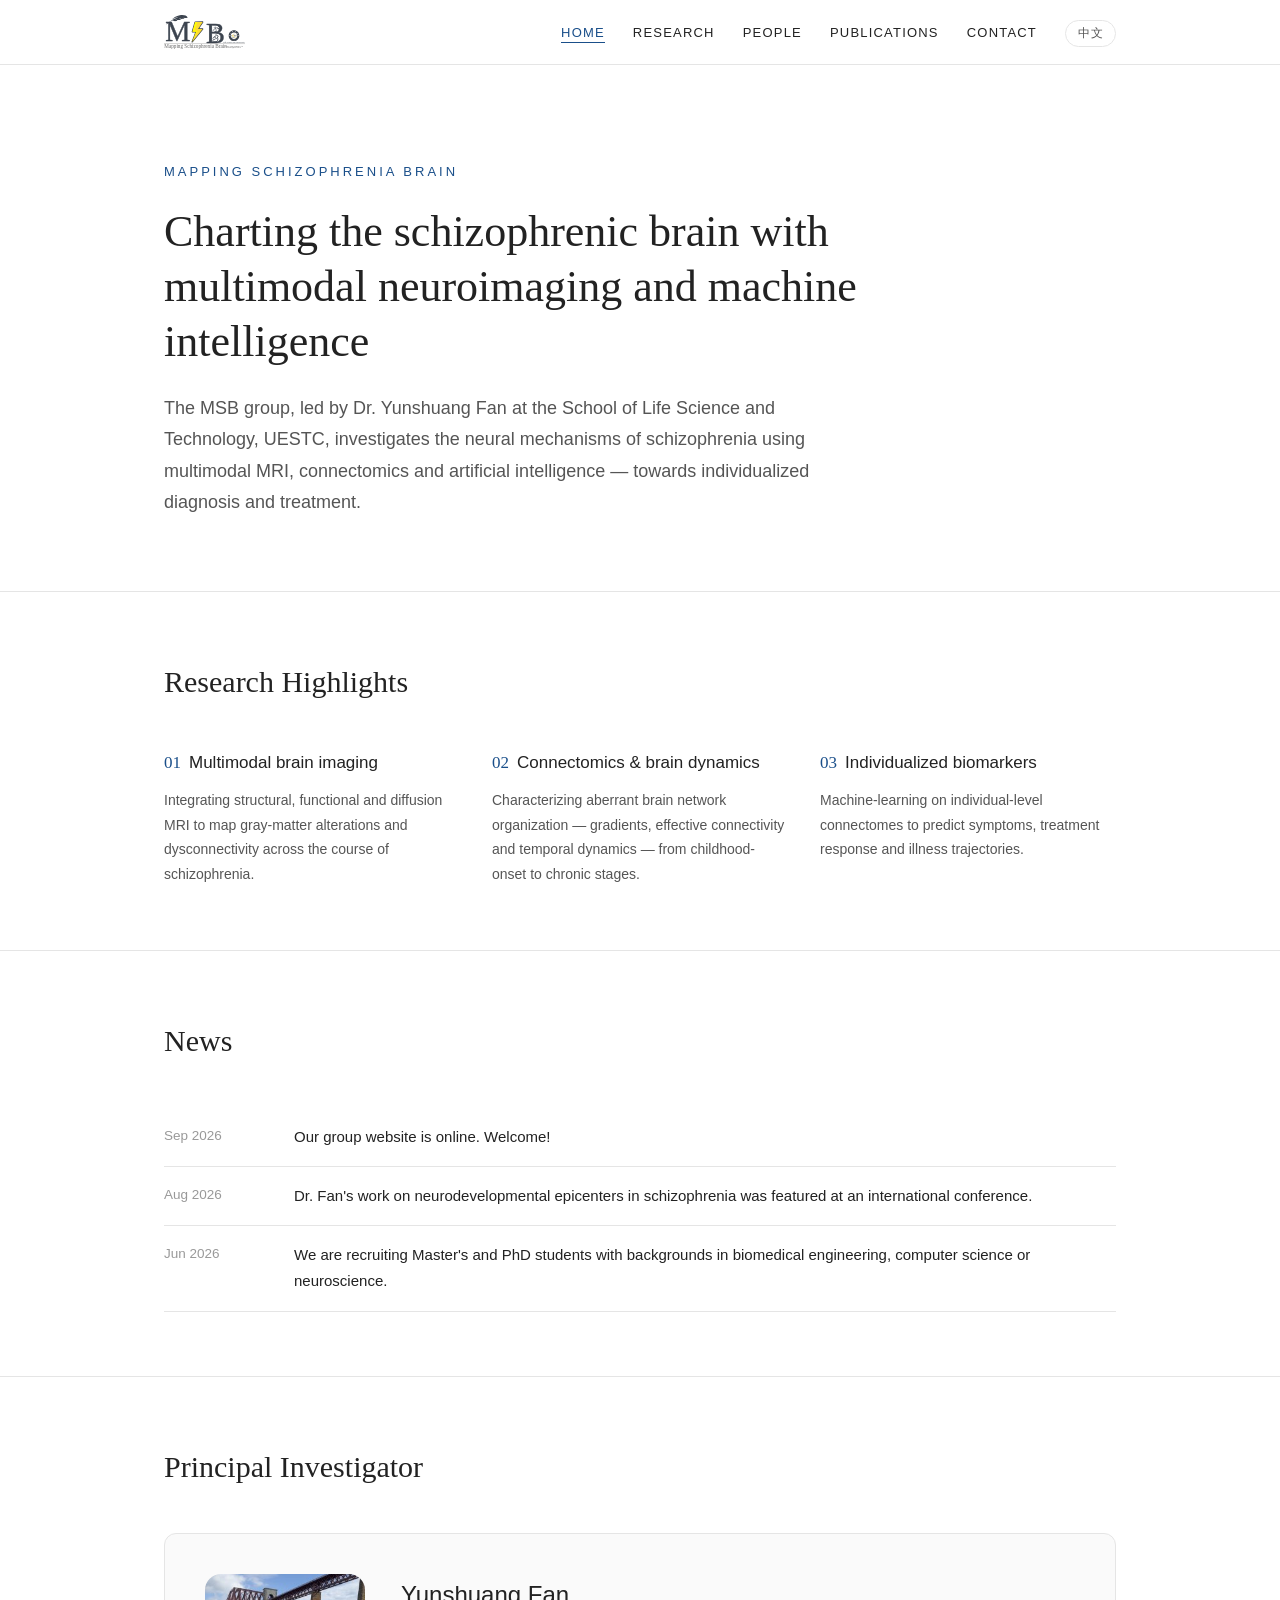
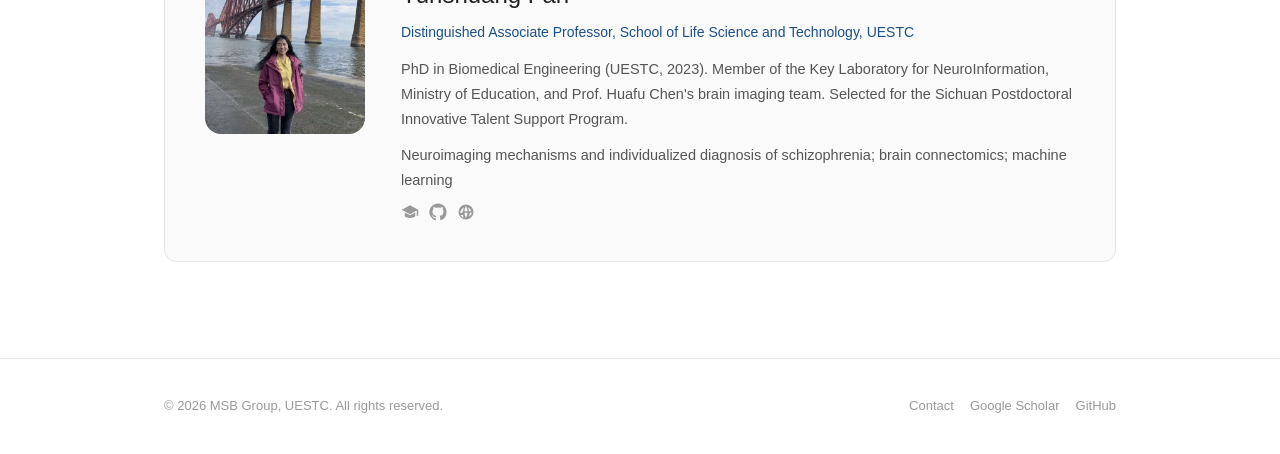
==== index.html @ d71d8317 "feat: rebuild as MSB team site with member self-service and Scholar auto-sync" ====
<!DOCTYPE html>
<html lang="en">
<head>
  <meta charset="utf-8">
  <meta name="viewport" content="width=device-width, initial-scale=1">
  <title>MSB — Mapping Schizophrenia Brain | UESTC</title>
  <meta name="description" content="The MSB (Mapping Schizophrenia Brain) group at UESTC studies the neural mechanisms of schizophrenia with multimodal MRI, connectomics and machine learning. Led by Dr. Yunshuang Fan.">
  <link rel="icon" type="image/svg+xml" href="/assets/img/logo-square.svg">
  <link rel="stylesheet" href="/assets/css/style.css">
</head>
<body data-page="home">
  <div id="site-header"></div>

  <main>
    <section class="hero">
      <div class="wrap">
        <div class="hero-kicker" data-i18n="home.kicker"></div>
        <h1 data-i18n="home.title"></h1>
        <p data-i18n="home.lead"></p>
      </div>
    </section>

    <section class="section">
      <div class="wrap">
        <h2 class="section-title" data-i18n="home.hl.title"></h2>
        <div class="section-sub"></div>
        <div class="hl-grid">
          <div class="hl-item">
            <h3><span class="hl-num">01</span><span data-i18n="home.hl.1.t"></span></h3>
            <p data-i18n="home.hl.1.p"></p>
          </div>
          <div class="hl-item">
            <h3><span class="hl-num">02</span><span data-i18n="home.hl.2.t"></span></h3>
            <p data-i18n="home.hl.2.p"></p>
          </div>
          <div class="hl-item">
            <h3><span class="hl-num">03</span><span data-i18n="home.hl.3.t"></span></h3>
            <p data-i18n="home.hl.3.p"></p>
          </div>
        </div>
      </div>
    </section>

    <section class="section">
      <div class="wrap">
        <h2 class="section-title" data-i18n="home.news.title"></h2>
        <div class="section-sub"></div>
        <ul class="news-list">
          <li><span class="news-date" data-i18n="home.news.1.d"></span><span data-i18n="home.news.1.t"></span></li>
          <li><span class="news-date" data-i18n="home.news.2.d"></span><span data-i18n="home.news.2.t"></span></li>
          <li><span class="news-date" data-i18n="home.news.3.d"></span><span data-i18n="home.news.3.t"></span></li>
        </ul>
      </div>
    </section>

    <section class="section">
      <div class="wrap">
        <h2 class="section-title" data-i18n="home.pi.title"></h2>
        <div class="section-sub"></div>
        <div id="home-pi"></div>
      </div>
    </section>
  </main>

  <div id="site-footer"></div>
  <script src="/assets/js/site.js"></script>
  <script src="/assets/js/people.js"></script>
  <script>MSBPeople.renderPI(document.getElementById("home-pi"));</script>
</body>
</html>
---- assets/css/style.css ----
/* ============================================================
   MSB — Mapping Schizophrenia Brain · Design System
   Minimal academic style (inspired by cng-lab.github.io)
   ============================================================ */

:root {
  --accent: #1a4f8a;
  --accent-soft: #e8f0f8;
  --text: #222;
  --text-2: #555;
  --text-3: #999;
  --line: #e5e5e5;
  --bg: #ffffff;
  --bg-soft: #fafafa;
  --maxw: 1000px;
  --font-sans: "Helvetica Neue", Helvetica, Arial, "PingFang SC", "Hiragino Sans GB", "Microsoft YaHei", sans-serif;
  --font-serif: Georgia, "Times New Roman", "Songti SC", serif;
}

* { margin: 0; padding: 0; box-sizing: border-box; }

html { scroll-behavior: smooth; }

body {
  font-family: var(--font-sans);
  font-weight: 300;
  line-height: 1.75;
  color: var(--text);
  background: var(--bg);
  -webkit-font-smoothing: antialiased;
}

.wrap { max-width: var(--maxw); margin: 0 auto; padding: 0 24px; }

a { color: var(--accent); text-decoration: none; }
a:hover { text-decoration: underline; }

img { max-width: 100%; display: block; }

/* ---------------- Header / Nav ---------------- */
.site-header {
  position: sticky;
  top: 0;
  z-index: 100;
  background: rgba(255, 255, 255, 0.96);
  backdrop-filter: blur(6px);
  border-bottom: 1px solid var(--line);
}

.nav-wrap {
  display: flex;
  align-items: center;
  justify-content: space-between;
  height: 64px;
}

.brand { display: flex; align-items: center; gap: 10px; color: var(--text); }
.brand:hover { text-decoration: none; }

.brand-logo { height: 34px; width: auto; display: block; }

.nav-links { display: flex; align-items: center; gap: 28px; list-style: none; }

.nav-links a {
  color: var(--text);
  font-size: 13px;
  font-weight: 500;
  letter-spacing: 1.2px;
  text-transform: uppercase;
  padding-bottom: 2px;
  border-bottom: 1.5px solid transparent;
}

.nav-links a:hover { color: var(--accent); text-decoration: none; }
.nav-links a.active { color: var(--accent); border-bottom-color: var(--accent); }

.lang-toggle {
  font-family: var(--font-sans);
  font-size: 12px;
  letter-spacing: 0.5px;
  color: var(--text-2);
  background: none;
  border: 1px solid var(--line);
  border-radius: 999px;
  padding: 4px 12px;
  cursor: pointer;
  transition: all 0.2s;
}
.lang-toggle:hover { color: var(--accent); border-color: var(--accent); }

.menu-btn { display: none; background: none; border: none; font-size: 20px; cursor: pointer; color: var(--text); }

/* ---------------- Main ---------------- */
main { min-height: 70vh; }

.page-body { padding: 56px 0 80px; }

/* Hero */
.hero { padding: 96px 0 72px; border-bottom: 1px solid var(--line); }

.hero-kicker {
  font-size: 13px;
  letter-spacing: 3px;
  text-transform: uppercase;
  color: var(--accent);
  font-weight: 500;
  margin-bottom: 20px;
}

.hero h1 {
  font-family: var(--font-serif);
  font-size: 44px;
  font-weight: 400;
  line-height: 1.25;
  max-width: 760px;
  margin-bottom: 24px;
}

.hero p { font-size: 18px; color: var(--text-2); max-width: 680px; }

/* Section */
.section { padding: 64px 0; border-bottom: 1px solid var(--line); }
.section:last-child { border-bottom: none; }

.section-title {
  font-family: var(--font-serif);
  font-size: 30px;
  font-weight: 400;
  margin-bottom: 8px;
}

.section-sub { color: var(--text-3); font-size: 14px; margin-bottom: 40px; letter-spacing: 0.3px; }

h2.block-title {
  font-size: 15px;
  font-weight: 600;
  letter-spacing: 2px;
  text-transform: uppercase;
  color: var(--text-2);
  margin: 48px 0 24px;
  padding-top: 40px;
  border-top: 1px solid var(--line);
}
h2.block-title:first-of-type { border-top: none; padding-top: 0; margin-top: 0; }

/* Page header (sub pages) */
.page-head { padding: 72px 0 48px; border-bottom: 1px solid var(--line); margin-bottom: 0; }
.page-head h1 { font-family: var(--font-serif); font-size: 40px; font-weight: 400; margin-bottom: 12px; }
.page-head p { color: var(--text-2); max-width: 680px; font-size: 16px; }

/* Research directions */
.direction {
  display: grid;
  grid-template-columns: 56px 1fr;
  gap: 24px;
  padding: 36px 0;
  border-bottom: 1px solid var(--line);
}
.direction:last-child { border-bottom: none; }

.direction-num {
  font-family: var(--font-serif);
  font-size: 28px;
  color: var(--accent);
  line-height: 1.2;
}

.direction h3 { font-size: 20px; font-weight: 500; margin-bottom: 10px; }
.direction p { color: var(--text-2); font-size: 15px; max-width: 720px; }
.direction .refs { margin-top: 10px; font-size: 13px; color: var(--text-3); font-style: italic; }

/* People */
.pi-card {
  display: grid;
  grid-template-columns: 160px 1fr;
  gap: 36px;
  align-items: start;
  padding: 40px;
  background: var(--bg-soft);
  border: 1px solid var(--line);
  border-radius: 12px;
  margin-bottom: 8px;
}

.pi-card h3 { font-size: 24px; font-weight: 500; margin-bottom: 4px; }
.pi-card .pi-role { color: var(--accent); font-size: 14px; font-weight: 500; margin-bottom: 12px; }
.pi-card p { color: var(--text-2); font-size: 14.5px; margin-bottom: 10px; }

.people-grid {
  display: grid;
  grid-template-columns: repeat(auto-fill, minmax(280px, 1fr));
  gap: 20px;
}

.member-card {
  border: 1px solid var(--line);
  border-radius: 12px;
  padding: 28px;
  display: flex;
  gap: 18px;
  align-items: flex-start;
  transition: border-color 0.2s, box-shadow 0.2s;
  background: var(--bg);
}
.member-card:hover { border-color: #cfd8e3; box-shadow: 0 4px 16px rgba(26, 79, 138, 0.06); }

.avatar {
  width: 64px;
  height: 64px;
  border-radius: 50%;
  object-fit: cover;
  flex-shrink: 0;
  background: var(--accent-soft);
  color: var(--accent);
  display: flex;
  align-items: center;
  justify-content: center;
  font-weight: 600;
  font-size: 20px;
  letter-spacing: 0.5px;
}
.avatar.lg { width: 160px; height: 160px; font-size: 42px; border-radius: 16px; }

.member-info { min-width: 0; }
.member-name { font-size: 17px; font-weight: 500; }
.member-role { font-size: 12.5px; color: var(--accent); font-weight: 500; margin: 2px 0 8px; }
.member-research { font-size: 13.5px; color: var(--text-2); line-height: 1.6; margin-bottom: 10px; }

.member-links { display: flex; gap: 10px; }
.member-links a { color: var(--text-3); display: inline-flex; }
.member-links a:hover { color: var(--accent); }
.member-links svg { width: 18px; height: 18px; }

.alumni-list { list-style: none; }
.alumni-list li {
  padding: 14px 0;
  border-bottom: 1px solid var(--line);
  display: flex;
  justify-content: space-between;
  gap: 16px;
  flex-wrap: wrap;
  font-size: 15px;
}
.alumni-list .alumni-dest { color: var(--text-3); font-size: 13.5px; }

/* Publications */
.pub-stats {
  display: flex;
  gap: 48px;
  flex-wrap: wrap;
  padding: 28px 0;
}

.pub-stat .num { font-family: var(--font-serif); font-size: 34px; color: var(--text); line-height: 1.1; }
.pub-stat .lbl { font-size: 12px; letter-spacing: 1px; text-transform: uppercase; color: var(--text-3); margin-top: 4px; }

.pub-toolbar {
  display: flex;
  justify-content: space-between;
  align-items: center;
  gap: 16px;
  flex-wrap: wrap;
  margin: 8px 0 8px;
}

.pub-search {
  font-family: var(--font-sans);
  font-size: 14px;
  padding: 8px 14px;
  border: 1px solid var(--line);
  border-radius: 999px;
  width: 280px;
  max-width: 100%;
  outline: none;
}
.pub-search:focus { border-color: var(--accent); }

.pub-updated { font-size: 12.5px; color: var(--text-3); }

.pub-year {
  font-family: var(--font-serif);
  font-size: 22px;
  color: var(--accent);
  margin: 36px 0 4px;
}

.pub-item { padding: 20px 0; border-bottom: 1px solid var(--line); }
.pub-item:last-child { border-bottom: none; }

.pub-title { font-size: 16px; font-weight: 500; line-height: 1.5; }
.pub-title a { color: var(--text); }
.pub-title a:hover { color: var(--accent); }

.pub-authors { font-size: 13.5px; color: var(--text-2); margin-top: 4px; }
.pub-venue { font-size: 13px; color: var(--text-3); font-style: italic; margin-top: 2px; }

.pub-cite {
  display: inline-block;
  font-size: 12px;
  color: var(--accent);
  background: var(--accent-soft);
  border-radius: 999px;
  padding: 1px 10px;
  margin-top: 8px;
}

.pagination { display: flex; gap: 8px; justify-content: center; margin-top: 48px; flex-wrap: wrap; }
.pagination button {
  font-family: var(--font-sans);
  min-width: 36px;
  height: 36px;
  border: 1px solid var(--line);
  background: var(--bg);
  border-radius: 8px;
  font-size: 13.5px;
  color: var(--text-2);
  cursor: pointer;
}
.pagination button:hover { border-color: var(--accent); color: var(--accent); }
.pagination button.cur { background: var(--accent); border-color: var(--accent); color: #fff; }
.pagination button:disabled { opacity: 0.35; cursor: default; }

/* News */
.news-list { list-style: none; }
.news-list li {
  display: grid;
  grid-template-columns: 110px 1fr;
  gap: 20px;
  padding: 16px 0;
  border-bottom: 1px solid var(--line);
  font-size: 15px;
}
.news-list .news-date { color: var(--text-3); font-size: 13.5px; }

/* Home highlights */
.hl-grid { display: grid; grid-template-columns: repeat(3, 1fr); gap: 32px; }
.hl-item h3 { font-size: 17px; font-weight: 500; margin-bottom: 10px; }
.hl-item h3 .hl-num { color: var(--accent); font-family: var(--font-serif); margin-right: 8px; }
.hl-item p { font-size: 14px; color: var(--text-2); }

/* Contact */
.contact-grid { display: grid; grid-template-columns: 1.2fr 1fr; gap: 56px; align-items: start; }
.contact-item { padding: 22px 0; border-bottom: 1px solid var(--line); }
.contact-item:first-child { padding-top: 0; }
.contact-item h3 { font-size: 13px; letter-spacing: 1.5px; text-transform: uppercase; color: var(--text-3); font-weight: 500; margin-bottom: 8px; }
.contact-item p { font-size: 16px; }
.qr-box { text-align: center; }
.qr-box img { width: 220px; margin: 0 auto 14px; border: 1px solid var(--line); border-radius: 12px; }
.qr-box p { font-size: 13.5px; color: var(--text-2); }

/* Footer */
.site-footer { border-top: 1px solid var(--line); padding: 36px 0; margin-top: 24px; }
.footer-inner {
  display: flex;
  justify-content: space-between;
  align-items: center;
  gap: 16px;
  flex-wrap: wrap;
  font-size: 13px;
  color: var(--text-3);
}
.footer-inner a { color: var(--text-3); margin-left: 16px; }
.footer-inner a:hover { color: var(--accent); }

/* Utility */
.muted { color: var(--text-3); }
.mt-24 { margin-top: 24px; }

/* ---------------- Responsive ---------------- */
@media (max-width: 800px) {
  .menu-btn { display: block; }

  .nav-links {
    display: none;
    position: absolute;
    top: 64px;
    left: 0;
    right: 0;
    background: var(--bg);
    flex-direction: column;
    align-items: center;
    gap: 0;
    padding: 12px 0 20px;
    border-bottom: 1px solid var(--line);
    box-shadow: 0 8px 16px rgba(0, 0, 0, 0.04);
  }
  .nav-links.open { display: flex; }
  .nav-links li { padding: 10px 0; }
  .nav-links .lang-item { margin-top: 8px; }

  .hero { padding: 64px 0 48px; }
  .hero h1 { font-size: 32px; }
  .page-head h1 { font-size: 30px; }

  .pi-card { grid-template-columns: 1fr; padding: 28px; }
  .avatar.lg { width: 120px; height: 120px; }

  .hl-grid { grid-template-columns: 1fr; gap: 24px; }
  .contact-grid { grid-template-columns: 1fr; gap: 32px; }
  .pub-stats { gap: 28px; }
  .news-list li { grid-template-columns: 1fr; gap: 2px; }
  .pub-search { width: 100%; }
}
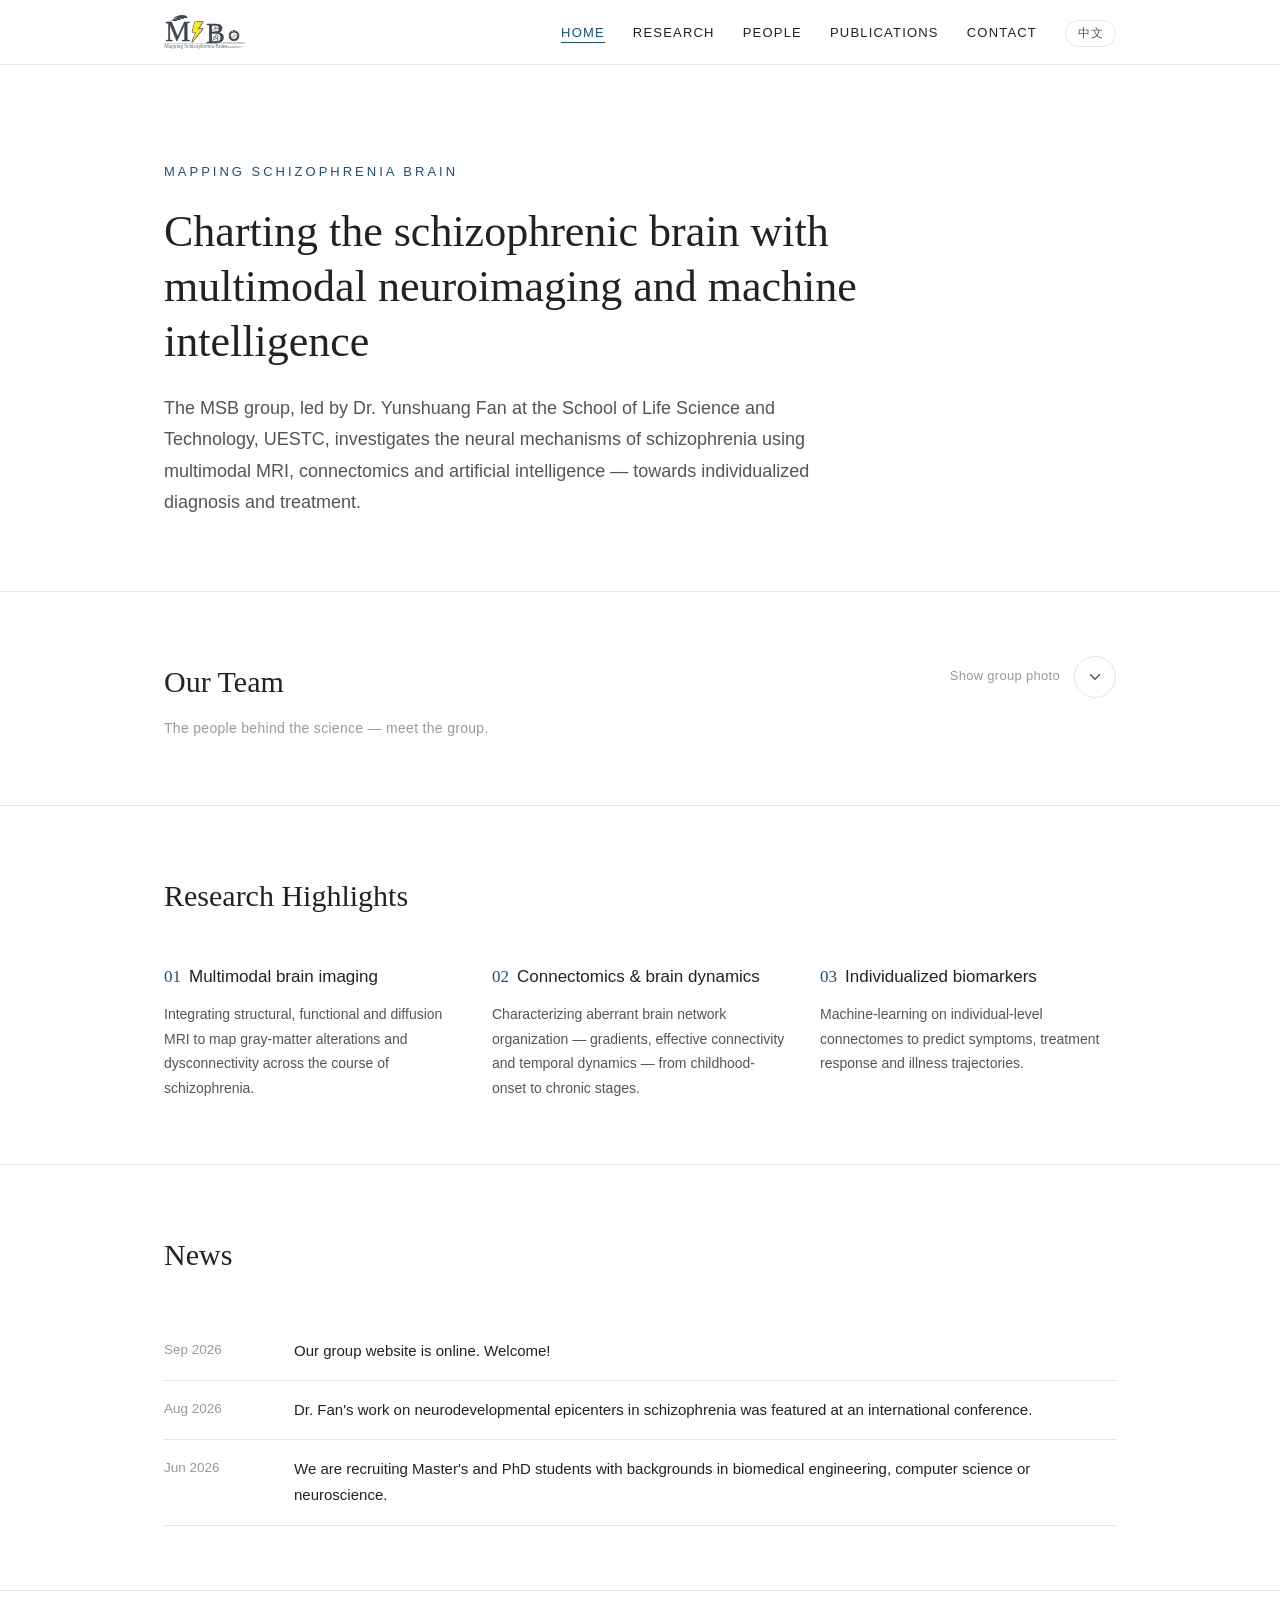
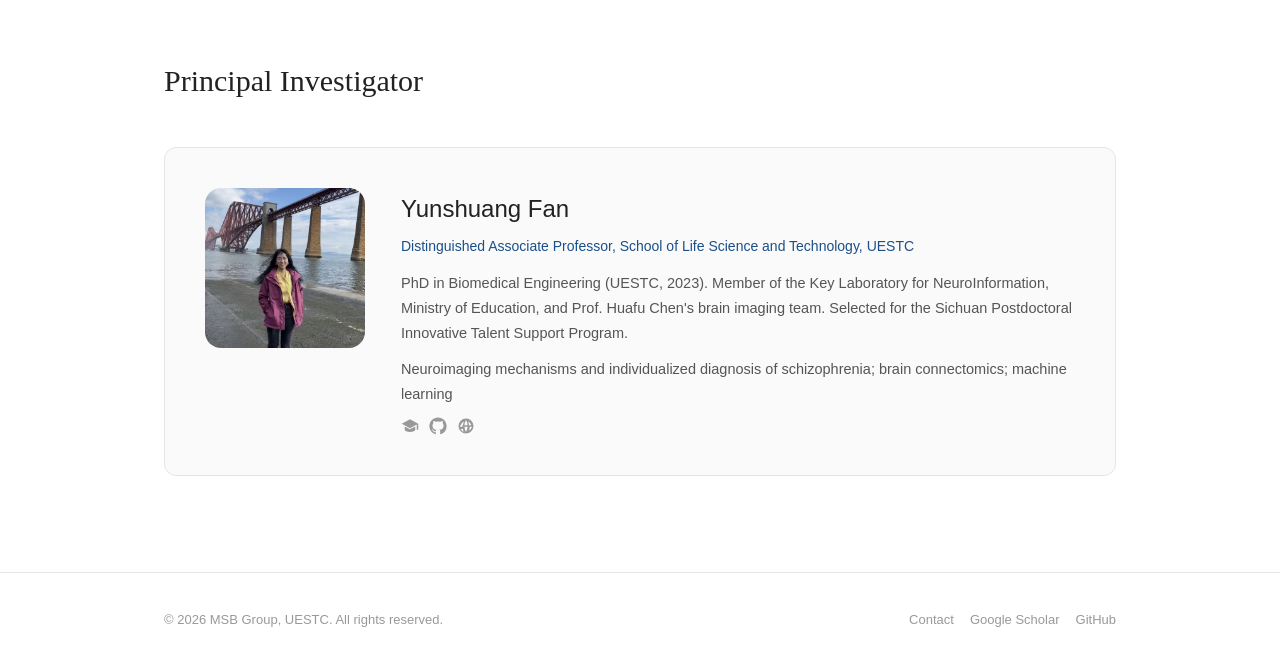
==== commit 88bcc236: "feat(home): expandable team photo section with staggered reveal animation" ====
--- a/index.html
+++ b/index.html
@@ -17,6 +17,39 @@
         <div class="hero-kicker" data-i18n="home.kicker"></div>
         <h1 data-i18n="home.title"></h1>
         <p data-i18n="home.lead"></p>
+      </div>
+    </section>
+
+    <section class="section" id="team-section">
+      <div class="wrap">
+        <div class="team-head">
+          <div>
+            <h2 class="section-title" data-i18n="home.team.title"></h2>
+            <p class="section-sub team-sub" data-i18n="home.team.lead"></p>
+          </div>
+          <div class="team-head-right">
+            <span class="team-hint" id="team-hint"></span>
+            <button class="team-toggle" id="team-toggle" aria-expanded="false" aria-controls="team-reveal" aria-label="Toggle group photo">
+              <svg viewBox="0 0 24 24" fill="none" stroke="currentColor" stroke-width="2" stroke-linecap="round" stroke-linejoin="round"><polyline points="6 9 12 15 18 9"/></svg>
+            </button>
+          </div>
+        </div>
+
+        <div class="team-reveal" id="team-reveal" aria-hidden="true">
+          <div class="team-reveal-inner">
+            <figure class="team-photo-wrap">
+              <!-- TODO: 替换为真实合照（建议 ≤2000px 宽、≤800KB、3:2 比例），
+                   如 assets/img/group-photo.jpg，改下面这行 src 即可 -->
+              <img id="team-photo" src="/assets/img/group-photo-placeholder.svg"
+                   alt="MSB group photo" data-i18n-alt="home.team.alt" loading="lazy">
+            </figure>
+            <div class="team-caption">
+              <span data-i18n="home.team.caption"></span>
+              <span data-i18n="home.team.location"></span>
+            </div>
+            <div class="team-chips" id="team-chips"></div>
+          </div>
+        </div>
       </div>
     </section>
 
@@ -65,6 +98,7 @@
   <div id="site-footer"></div>
   <script src="/assets/js/site.js"></script>
   <script src="/assets/js/people.js"></script>
+  <script src="/assets/js/team.js"></script>
   <script>MSBPeople.renderPI(document.getElementById("home-pi"));</script>
 </body>
 </html>
--- a/assets/css/style.css
+++ b/assets/css/style.css
@@ -365,6 +365,139 @@
 /* Utility */
 .muted { color: var(--text-3); }
 .mt-24 { margin-top: 24px; }
+
+/* ---------------- Team photo reveal ---------------- */
+.team-head {
+  display: flex;
+  align-items: flex-start;
+  justify-content: space-between;
+  gap: 20px;
+  flex-wrap: wrap;
+}
+
+.team-sub { margin-bottom: 0; }
+
+.team-head-right { display: flex; align-items: center; gap: 14px; }
+
+.team-hint { font-size: 13px; color: var(--text-3); letter-spacing: 0.3px; }
+
+.team-toggle {
+  width: 42px;
+  height: 42px;
+  border-radius: 50%;
+  border: 1px solid var(--line);
+  background: var(--bg);
+  color: var(--text-2);
+  display: flex;
+  align-items: center;
+  justify-content: center;
+  cursor: pointer;
+  transition: border-color 0.25s, color 0.25s, box-shadow 0.25s;
+  flex-shrink: 0;
+}
+.team-toggle:hover { border-color: var(--accent); color: var(--accent); box-shadow: 0 4px 14px rgba(26, 79, 138, 0.12); }
+.team-toggle:focus-visible { outline: 2px solid var(--accent); outline-offset: 3px; }
+.team-toggle svg { width: 18px; height: 18px; transition: transform 0.5s cubic-bezier(0.22, 0.61, 0.36, 1); }
+.team-toggle[aria-expanded="true"] { border-color: var(--accent); color: var(--accent); }
+.team-toggle[aria-expanded="true"] svg { transform: rotate(180deg); }
+
+/* smooth auto-height expansion */
+.team-reveal {
+  display: grid;
+  grid-template-rows: 0fr;
+  transition: grid-template-rows 0.75s cubic-bezier(0.22, 0.61, 0.36, 1);
+}
+.team-reveal.is-open { grid-template-rows: 1fr; }
+.team-reveal-inner { overflow: hidden; min-height: 0; }
+
+.team-photo-wrap {
+  position: relative;
+  margin: 32px 0 0;
+  border-radius: 14px;
+  overflow: hidden;
+  border: 1px solid var(--line);
+  opacity: 0;
+  transform: translateY(20px) scale(0.985);
+  transition: opacity 0.85s ease 0.08s, transform 0.85s cubic-bezier(0.22, 0.61, 0.36, 1) 0.08s;
+}
+.is-open .team-photo-wrap { opacity: 1; transform: none; }
+
+.team-photo-wrap::after {
+  content: "";
+  position: absolute;
+  inset: 0;
+  background: linear-gradient(180deg, rgba(26, 79, 138, 0.06), rgba(26, 79, 138, 0) 40%);
+  opacity: 0;
+  transition: opacity 0.85s ease 0.3s;
+  pointer-events: none;
+}
+.is-open .team-photo-wrap::after { opacity: 1; }
+
+.team-photo-wrap img {
+  width: 100%;
+  display: block;
+  transition: transform 0.7s cubic-bezier(0.22, 0.61, 0.36, 1);
+}
+.team-photo-wrap:hover img { transform: scale(1.018); }
+
+.team-caption {
+  display: flex;
+  justify-content: space-between;
+  gap: 12px;
+  flex-wrap: wrap;
+  margin-top: 12px;
+  font-size: 13px;
+  color: var(--text-3);
+  letter-spacing: 0.3px;
+  opacity: 0;
+  transform: translateY(10px);
+  transition: opacity 0.6s ease 0.25s, transform 0.6s cubic-bezier(0.22, 0.61, 0.36, 1) 0.25s;
+}
+.is-open .team-caption { opacity: 1; transform: none; }
+
+.team-chips { display: flex; flex-wrap: wrap; gap: 10px; margin-top: 22px; }
+
+.team-chip {
+  display: inline-flex;
+  align-items: center;
+  gap: 9px;
+  padding: 7px 15px 7px 8px;
+  border: 1px solid var(--line);
+  border-radius: 999px;
+  font-size: 13.5px;
+  color: var(--text-2);
+  background: var(--bg);
+  opacity: 0;
+  transform: translateY(12px);
+  transition: opacity 0.5s ease, transform 0.5s cubic-bezier(0.22, 0.61, 0.36, 1),
+              border-color 0.25s, color 0.25s;
+}
+.team-chip:hover { border-color: var(--accent); color: var(--accent); }
+.is-open .team-chip { opacity: 1; transform: none; }
+.is-open .team-chip { transition-delay: calc(var(--i, 0) * 55ms + 260ms), calc(var(--i, 0) * 55ms + 260ms), 0s, 0s; }
+
+.chip-avatar {
+  width: 24px;
+  height: 24px;
+  border-radius: 50%;
+  background: var(--accent-soft);
+  color: var(--accent);
+  display: inline-flex;
+  align-items: center;
+  justify-content: center;
+  font-size: 9.5px;
+  font-weight: 600;
+  letter-spacing: 0.3px;
+  flex-shrink: 0;
+}
+
+@media (prefers-reduced-motion: reduce) {
+  .team-reveal,
+  .team-photo-wrap,
+  .team-caption,
+  .team-chip,
+  .team-toggle svg { transition: none; }
+}
 
 /* ---------------- Responsive ---------------- */
 @media (max-width: 800px) {
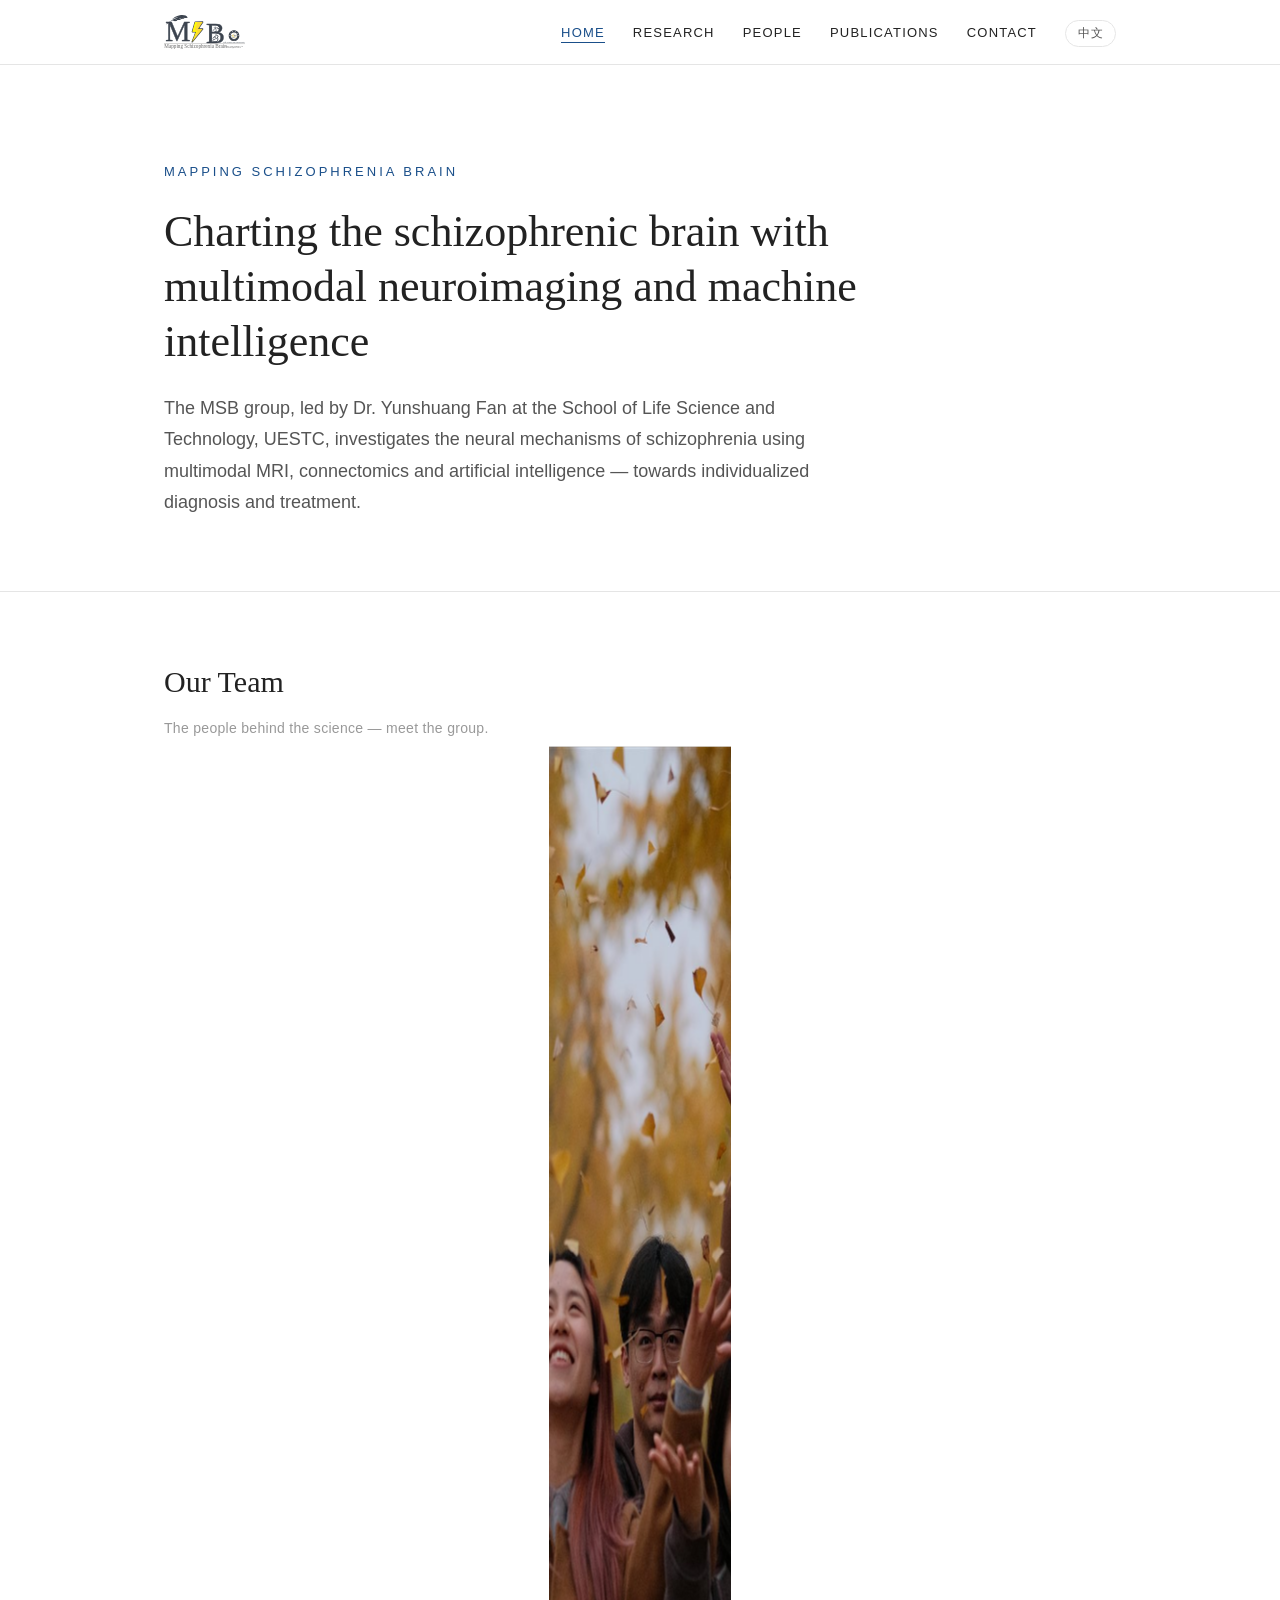
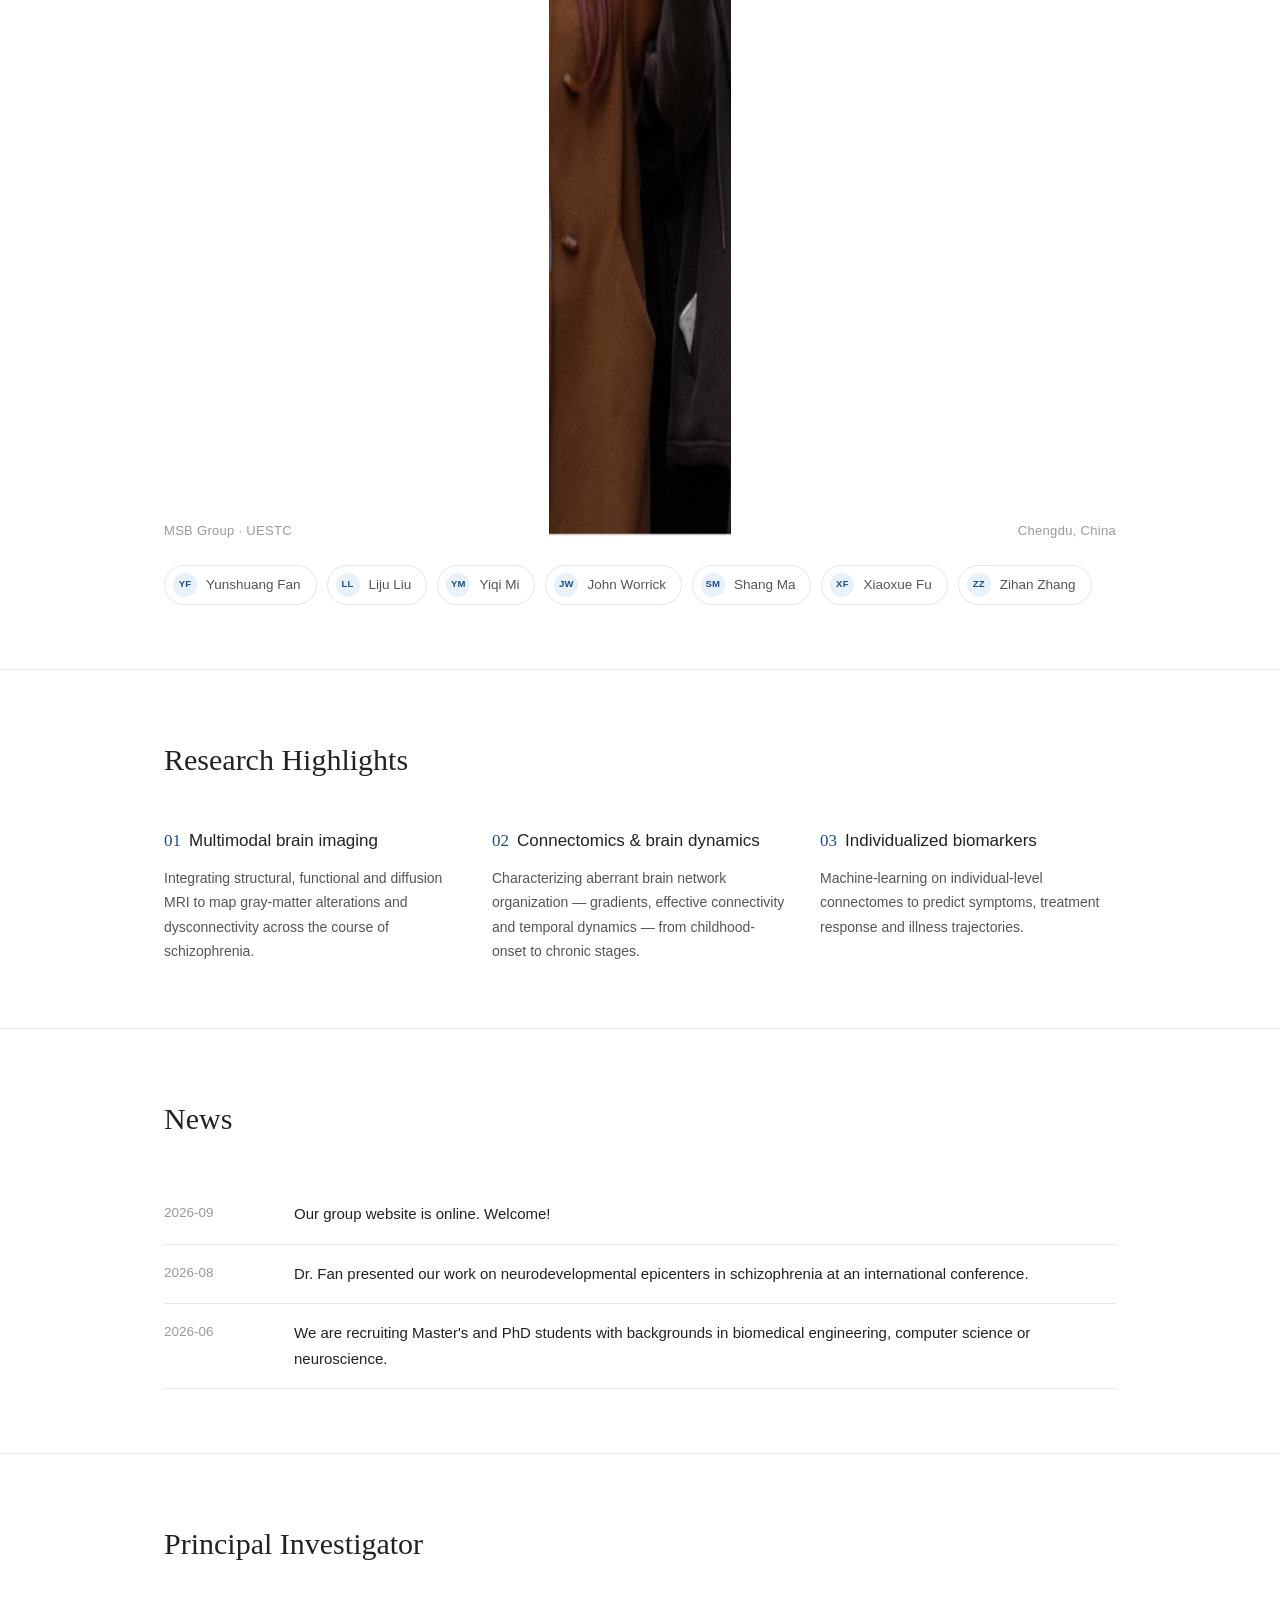
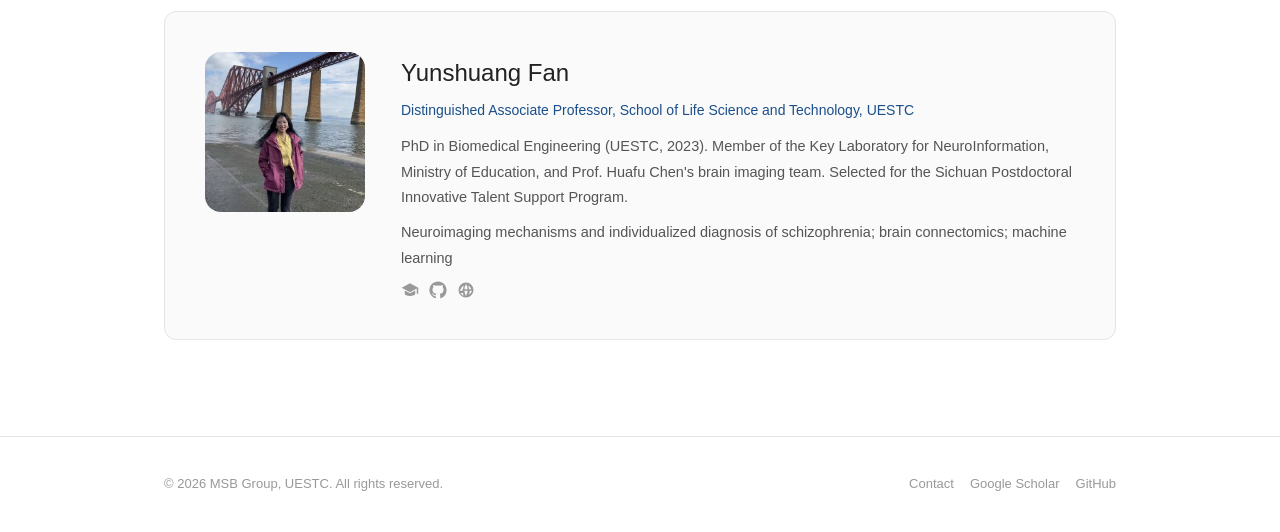
==== commit b1553c04: "feat: scroll-linked group photo reveal (curtain); news moved to _data/news.json" ====
--- a/index.html
+++ b/index.html
@@ -22,26 +22,15 @@
 
     <section class="section" id="team-section">
       <div class="wrap">
-        <div class="team-head">
-          <div>
-            <h2 class="section-title" data-i18n="home.team.title"></h2>
-            <p class="section-sub team-sub" data-i18n="home.team.lead"></p>
-          </div>
-          <div class="team-head-right">
-            <span class="team-hint" id="team-hint"></span>
-            <button class="team-toggle" id="team-toggle" aria-expanded="false" aria-controls="team-reveal" aria-label="Toggle group photo">
-              <svg viewBox="0 0 24 24" fill="none" stroke="currentColor" stroke-width="2" stroke-linecap="round" stroke-linejoin="round"><polyline points="6 9 12 15 18 9"/></svg>
-            </button>
-          </div>
-        </div>
+        <h2 class="section-title" data-i18n="home.team.title"></h2>
+        <p class="section-sub team-sub" data-i18n="home.team.lead"></p>
 
-        <div class="team-reveal" id="team-reveal" aria-hidden="true">
+        <div class="team-reveal" id="team-reveal">
           <div class="team-reveal-inner">
             <figure class="team-photo-wrap">
-              <!-- TODO: 替换为真实合照（建议 ≤2000px 宽、≤800KB、3:2 比例），
-                   如 assets/img/group-photo.jpg，改下面这行 src 即可 -->
-              <img id="team-photo" src="/assets/img/group-photo-placeholder.svg"
-                   alt="MSB group photo" data-i18n-alt="home.team.alt" loading="lazy">
+              <!-- 已接入真实合照：assets/img/group-photo.jpg（2000px 宽，403KB） -->
+              <img id="team-photo" src="/assets/img/group-photo.jpg" width="2000" height="1333"
+                   alt="MSB group photo" data-i18n-alt="home.team.alt">
             </figure>
             <div class="team-caption">
               <span data-i18n="home.team.caption"></span>
@@ -78,11 +67,7 @@
       <div class="wrap">
         <h2 class="section-title" data-i18n="home.news.title"></h2>
         <div class="section-sub"></div>
-        <ul class="news-list">
-          <li><span class="news-date" data-i18n="home.news.1.d"></span><span data-i18n="home.news.1.t"></span></li>
-          <li><span class="news-date" data-i18n="home.news.2.d"></span><span data-i18n="home.news.2.t"></span></li>
-          <li><span class="news-date" data-i18n="home.news.3.d"></span><span data-i18n="home.news.3.t"></span></li>
-        </ul>
+        <ul class="news-list" id="news-list"></ul>
       </div>
     </section>
 
@@ -99,6 +84,7 @@
   <script src="/assets/js/site.js"></script>
   <script src="/assets/js/people.js"></script>
   <script src="/assets/js/team.js"></script>
+  <script src="/assets/js/news.js"></script>
   <script>MSBPeople.renderPI(document.getElementById("home-pi"));</script>
 </body>
 </html>
--- a/assets/css/style.css
+++ b/assets/css/style.css
@@ -366,49 +366,10 @@
 .muted { color: var(--text-3); }
 .mt-24 { margin-top: 24px; }
 
-/* ---------------- Team photo reveal ---------------- */
-.team-head {
-  display: flex;
-  align-items: flex-start;
-  justify-content: space-between;
-  gap: 20px;
-  flex-wrap: wrap;
-}
-
+/* ---------------- Team photo: scroll-linked reveal ---------------- */
 .team-sub { margin-bottom: 0; }
 
-.team-head-right { display: flex; align-items: center; gap: 14px; }
-
-.team-hint { font-size: 13px; color: var(--text-3); letter-spacing: 0.3px; }
-
-.team-toggle {
-  width: 42px;
-  height: 42px;
-  border-radius: 50%;
-  border: 1px solid var(--line);
-  background: var(--bg);
-  color: var(--text-2);
-  display: flex;
-  align-items: center;
-  justify-content: center;
-  cursor: pointer;
-  transition: border-color 0.25s, color 0.25s, box-shadow 0.25s;
-  flex-shrink: 0;
-}
-.team-toggle:hover { border-color: var(--accent); color: var(--accent); box-shadow: 0 4px 14px rgba(26, 79, 138, 0.12); }
-.team-toggle:focus-visible { outline: 2px solid var(--accent); outline-offset: 3px; }
-.team-toggle svg { width: 18px; height: 18px; transition: transform 0.5s cubic-bezier(0.22, 0.61, 0.36, 1); }
-.team-toggle[aria-expanded="true"] { border-color: var(--accent); color: var(--accent); }
-.team-toggle[aria-expanded="true"] svg { transform: rotate(180deg); }
-
-/* smooth auto-height expansion */
-.team-reveal {
-  display: grid;
-  grid-template-rows: 0fr;
-  transition: grid-template-rows 0.75s cubic-bezier(0.22, 0.61, 0.36, 1);
-}
-.team-reveal.is-open { grid-template-rows: 1fr; }
-.team-reveal-inner { overflow: hidden; min-height: 0; }
+.team-reveal-inner { overflow: hidden; }
 
 .team-photo-wrap {
   position: relative;
@@ -416,22 +377,8 @@
   border-radius: 14px;
   overflow: hidden;
   border: 1px solid var(--line);
-  opacity: 0;
-  transform: translateY(20px) scale(0.985);
-  transition: opacity 0.85s ease 0.08s, transform 0.85s cubic-bezier(0.22, 0.61, 0.36, 1) 0.08s;
-}
-.is-open .team-photo-wrap { opacity: 1; transform: none; }
-
-.team-photo-wrap::after {
-  content: "";
-  position: absolute;
-  inset: 0;
-  background: linear-gradient(180deg, rgba(26, 79, 138, 0.06), rgba(26, 79, 138, 0) 40%);
-  opacity: 0;
-  transition: opacity 0.85s ease 0.3s;
-  pointer-events: none;
-}
-.is-open .team-photo-wrap::after { opacity: 1; }
+  transform-origin: center center;
+}
 
 .team-photo-wrap img {
   width: 100%;
@@ -449,11 +396,7 @@
   font-size: 13px;
   color: var(--text-3);
   letter-spacing: 0.3px;
-  opacity: 0;
-  transform: translateY(10px);
-  transition: opacity 0.6s ease 0.25s, transform 0.6s cubic-bezier(0.22, 0.61, 0.36, 1) 0.25s;
-}
-.is-open .team-caption { opacity: 1; transform: none; }
+}
 
 .team-chips { display: flex; flex-wrap: wrap; gap: 10px; margin-top: 22px; }
 
@@ -467,14 +410,10 @@
   font-size: 13.5px;
   color: var(--text-2);
   background: var(--bg);
-  opacity: 0;
-  transform: translateY(12px);
   transition: opacity 0.5s ease, transform 0.5s cubic-bezier(0.22, 0.61, 0.36, 1),
               border-color 0.25s, color 0.25s;
 }
 .team-chip:hover { border-color: var(--accent); color: var(--accent); }
-.is-open .team-chip { opacity: 1; transform: none; }
-.is-open .team-chip { transition-delay: calc(var(--i, 0) * 55ms + 260ms), calc(var(--i, 0) * 55ms + 260ms), 0s, 0s; }
 
 .chip-avatar {
   width: 24px;
@@ -491,12 +430,24 @@
   flex-shrink: 0;
 }
 
-@media (prefers-reduced-motion: reduce) {
-  .team-reveal,
-  .team-photo-wrap,
-  .team-caption,
-  .team-chip,
-  .team-toggle svg { transition: none; }
+/* JS scroll mode: curtain opening from the center, driven by scroll progress */
+.team-scroll .team-photo-wrap { will-change: clip-path, transform; }
+
+.team-scroll .team-caption { opacity: 0; transform: translateY(12px); }
+
+.team-scroll .team-chip {
+  opacity: 0;
+  transform: translateY(12px);
+}
+.team-scroll.is-revealed .team-caption {
+  opacity: 1;
+  transform: none;
+  transition: opacity 0.6s ease 0.05s, transform 0.6s cubic-bezier(0.22, 0.61, 0.36, 1) 0.05s;
+}
+.team-scroll.is-revealed .team-chip {
+  opacity: 1;
+  transform: none;
+  transition-delay: calc(var(--i, 0) * 55ms + 150ms), calc(var(--i, 0) * 55ms + 150ms), 0s, 0s;
 }
 
 /* ---------------- Responsive ---------------- */
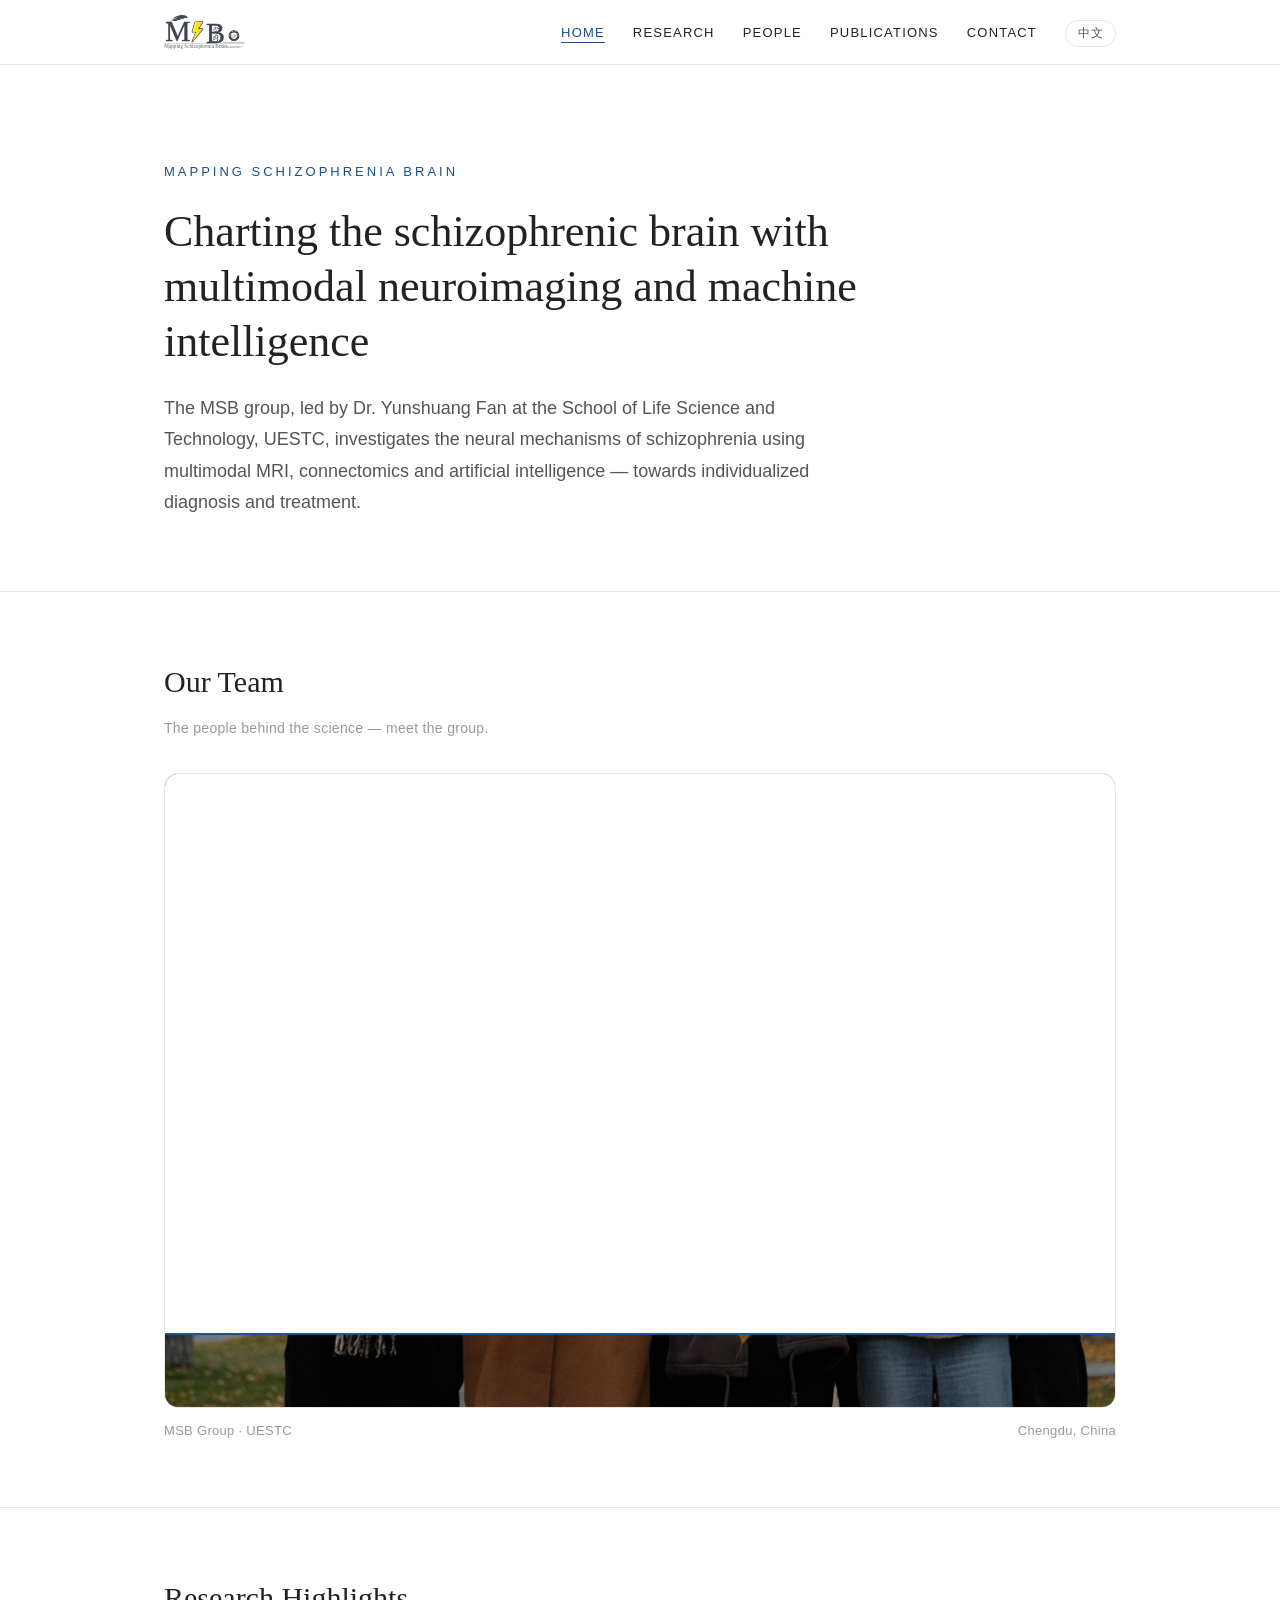
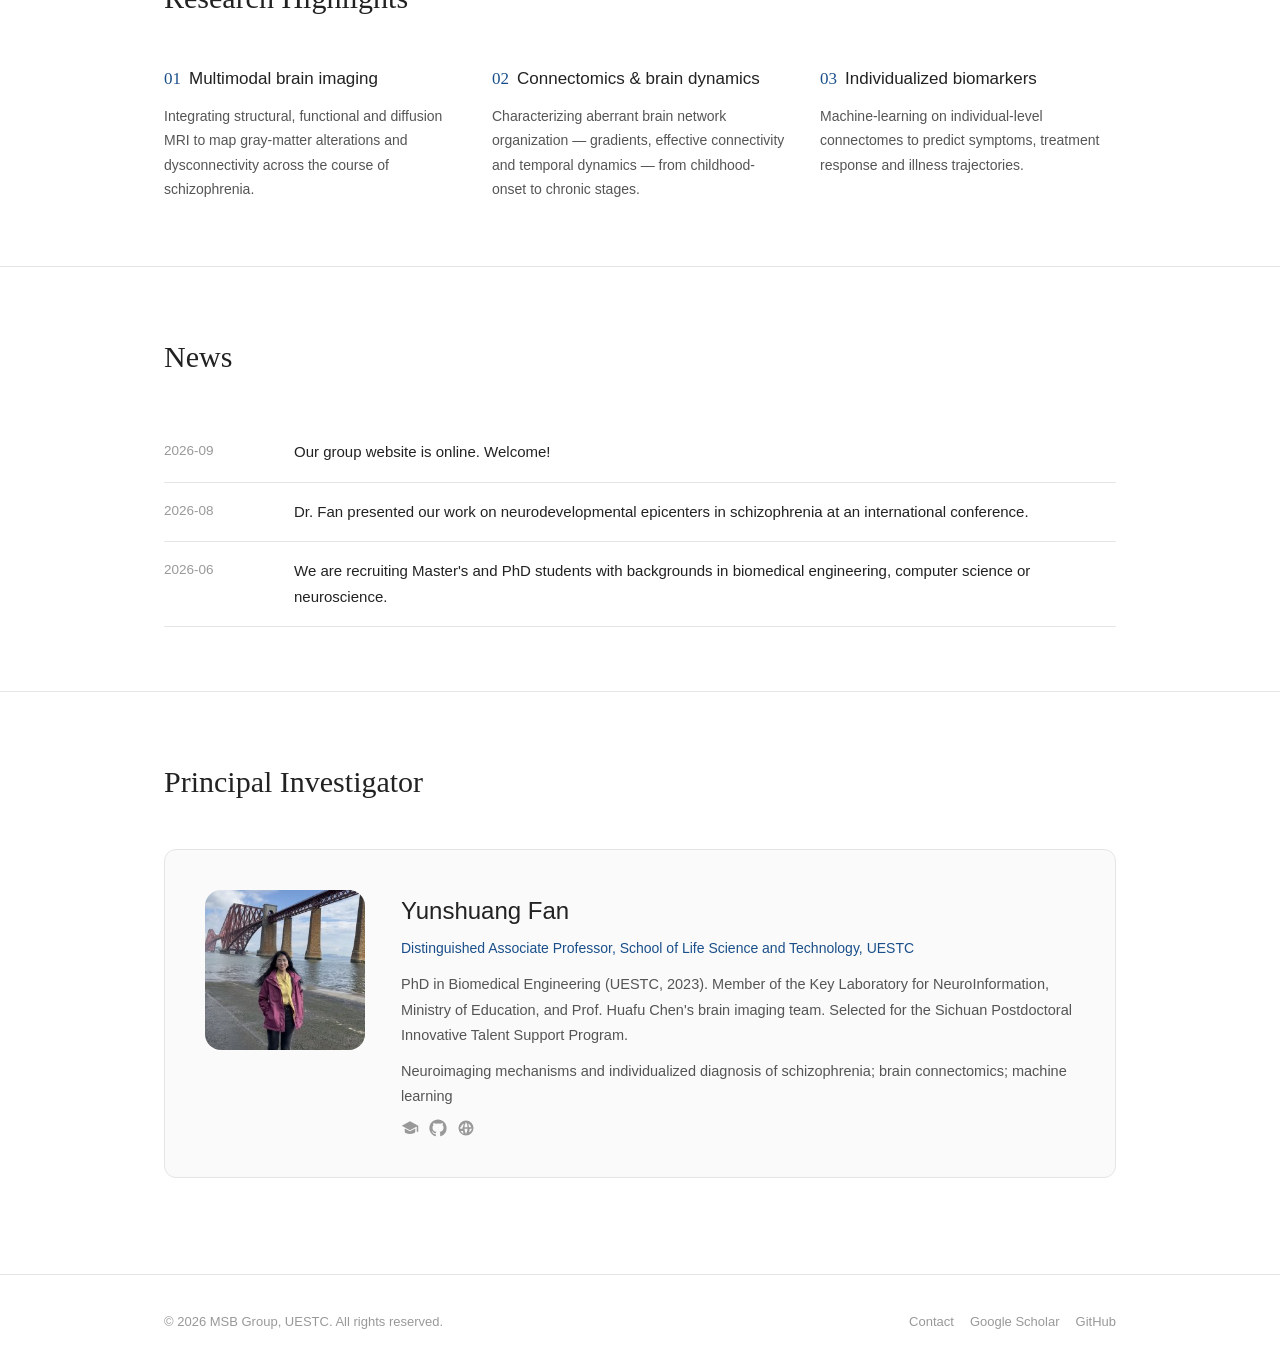
==== commit 9f307833: "feat: remove member name chips below group photo" ====
--- a/index.html
+++ b/index.html
@@ -36,7 +36,6 @@
               <span data-i18n="home.team.caption"></span>
               <span data-i18n="home.team.location"></span>
             </div>
-            <div class="team-chips" id="team-chips"></div>
           </div>
         </div>
       </div>
--- a/assets/css/style.css
+++ b/assets/css/style.css
@@ -382,6 +382,7 @@
 
 .team-photo-wrap img {
   width: 100%;
+  height: auto;
   display: block;
   transition: transform 0.7s cubic-bezier(0.22, 0.61, 0.36, 1);
 }
@@ -398,56 +399,23 @@
   letter-spacing: 0.3px;
 }
 
-.team-chips { display: flex; flex-wrap: wrap; gap: 10px; margin-top: 22px; }
-
-.team-chip {
-  display: inline-flex;
-  align-items: center;
-  gap: 9px;
-  padding: 7px 15px 7px 8px;
-  border: 1px solid var(--line);
-  border-radius: 999px;
-  font-size: 13.5px;
-  color: var(--text-2);
+/* JS scroll mode: page-colored curtain slides up, uncovering the photo */
+.team-curtain {
+  position: absolute;
+  inset: 0;
+  z-index: 2;
   background: var(--bg);
-  transition: opacity 0.5s ease, transform 0.5s cubic-bezier(0.22, 0.61, 0.36, 1),
-              border-color 0.25s, color 0.25s;
-}
-.team-chip:hover { border-color: var(--accent); color: var(--accent); }
-
-.chip-avatar {
-  width: 24px;
-  height: 24px;
-  border-radius: 50%;
-  background: var(--accent-soft);
-  color: var(--accent);
-  display: inline-flex;
-  align-items: center;
-  justify-content: center;
-  font-size: 9.5px;
-  font-weight: 600;
-  letter-spacing: 0.3px;
-  flex-shrink: 0;
-}
-
-/* JS scroll mode: curtain opening from the center, driven by scroll progress */
-.team-scroll .team-photo-wrap { will-change: clip-path, transform; }
+  border-bottom: 2px solid var(--accent);
+  will-change: transform;
+  pointer-events: none;
+}
 
 .team-scroll .team-caption { opacity: 0; transform: translateY(12px); }
 
-.team-scroll .team-chip {
-  opacity: 0;
-  transform: translateY(12px);
-}
 .team-scroll.is-revealed .team-caption {
   opacity: 1;
   transform: none;
   transition: opacity 0.6s ease 0.05s, transform 0.6s cubic-bezier(0.22, 0.61, 0.36, 1) 0.05s;
-}
-.team-scroll.is-revealed .team-chip {
-  opacity: 1;
-  transform: none;
-  transition-delay: calc(var(--i, 0) * 55ms + 150ms), calc(var(--i, 0) * 55ms + 150ms), 0s, 0s;
 }
 
 /* ---------------- Responsive ---------------- */
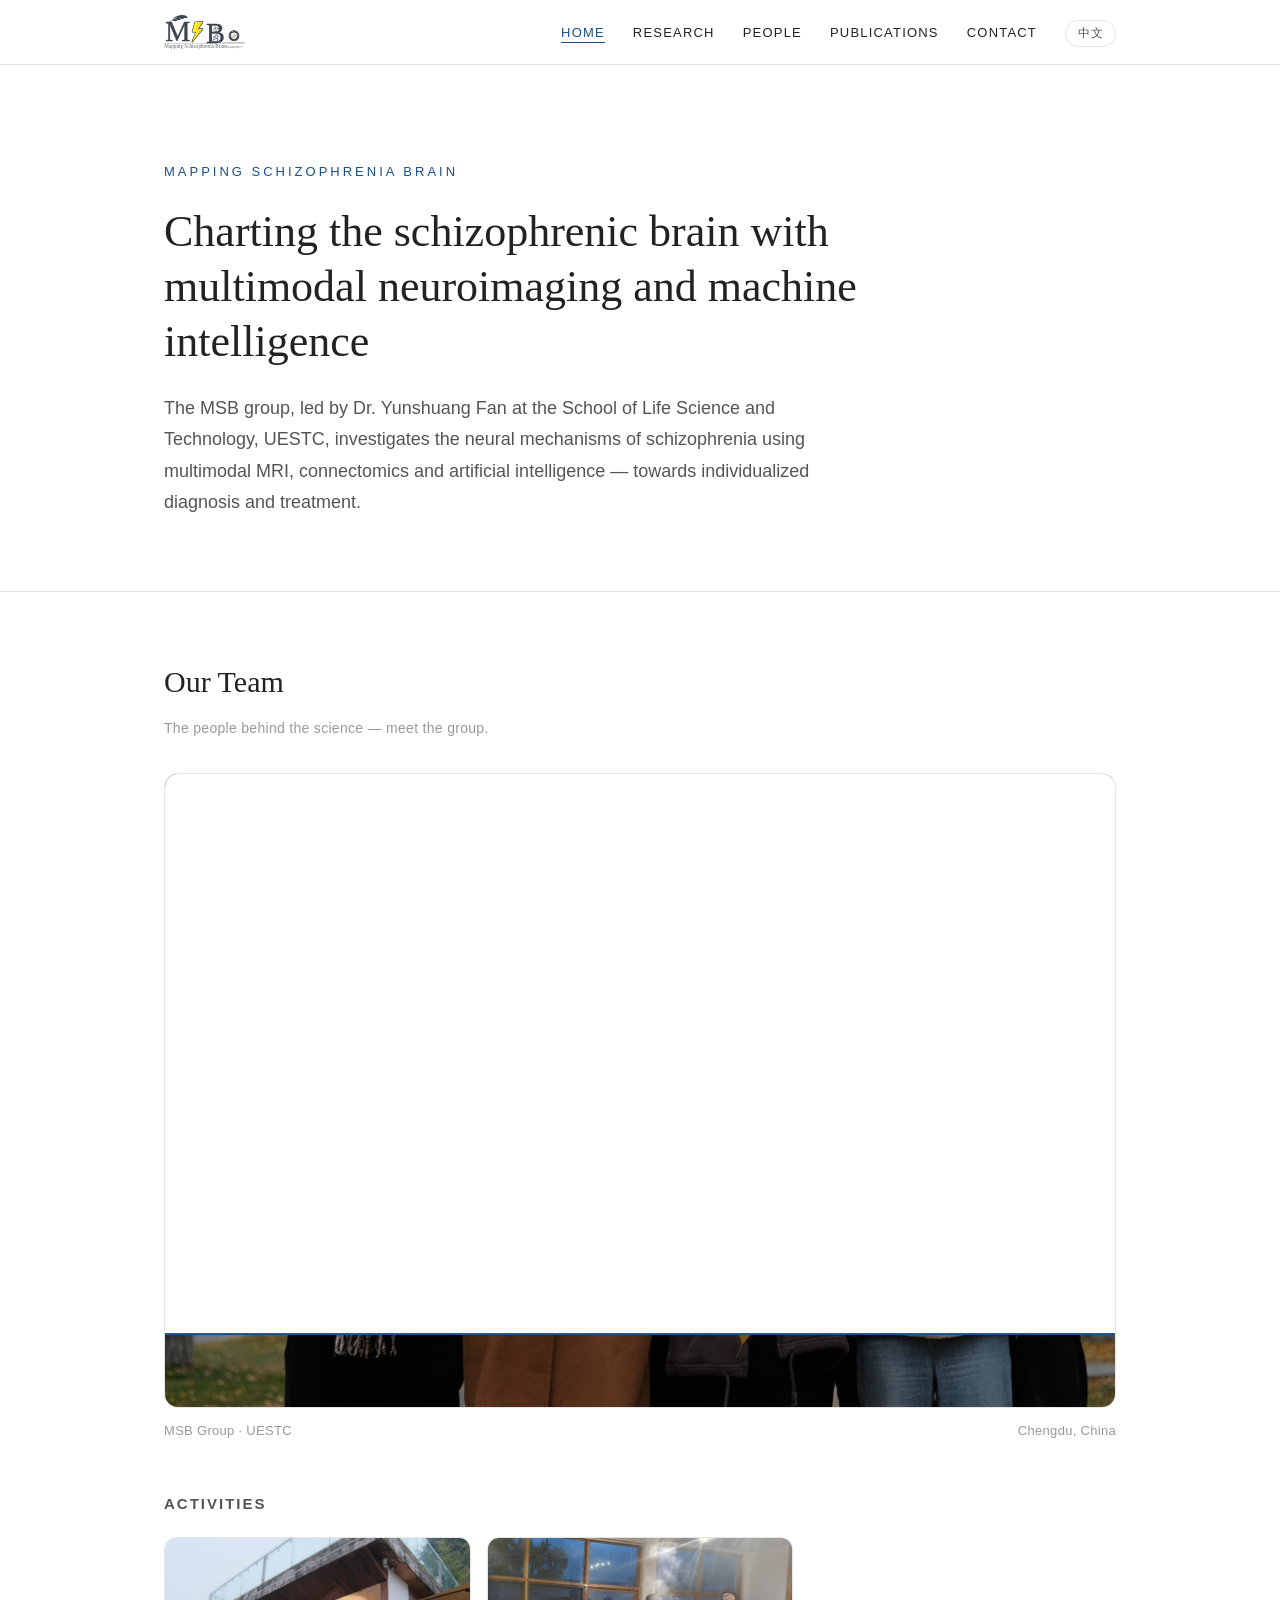
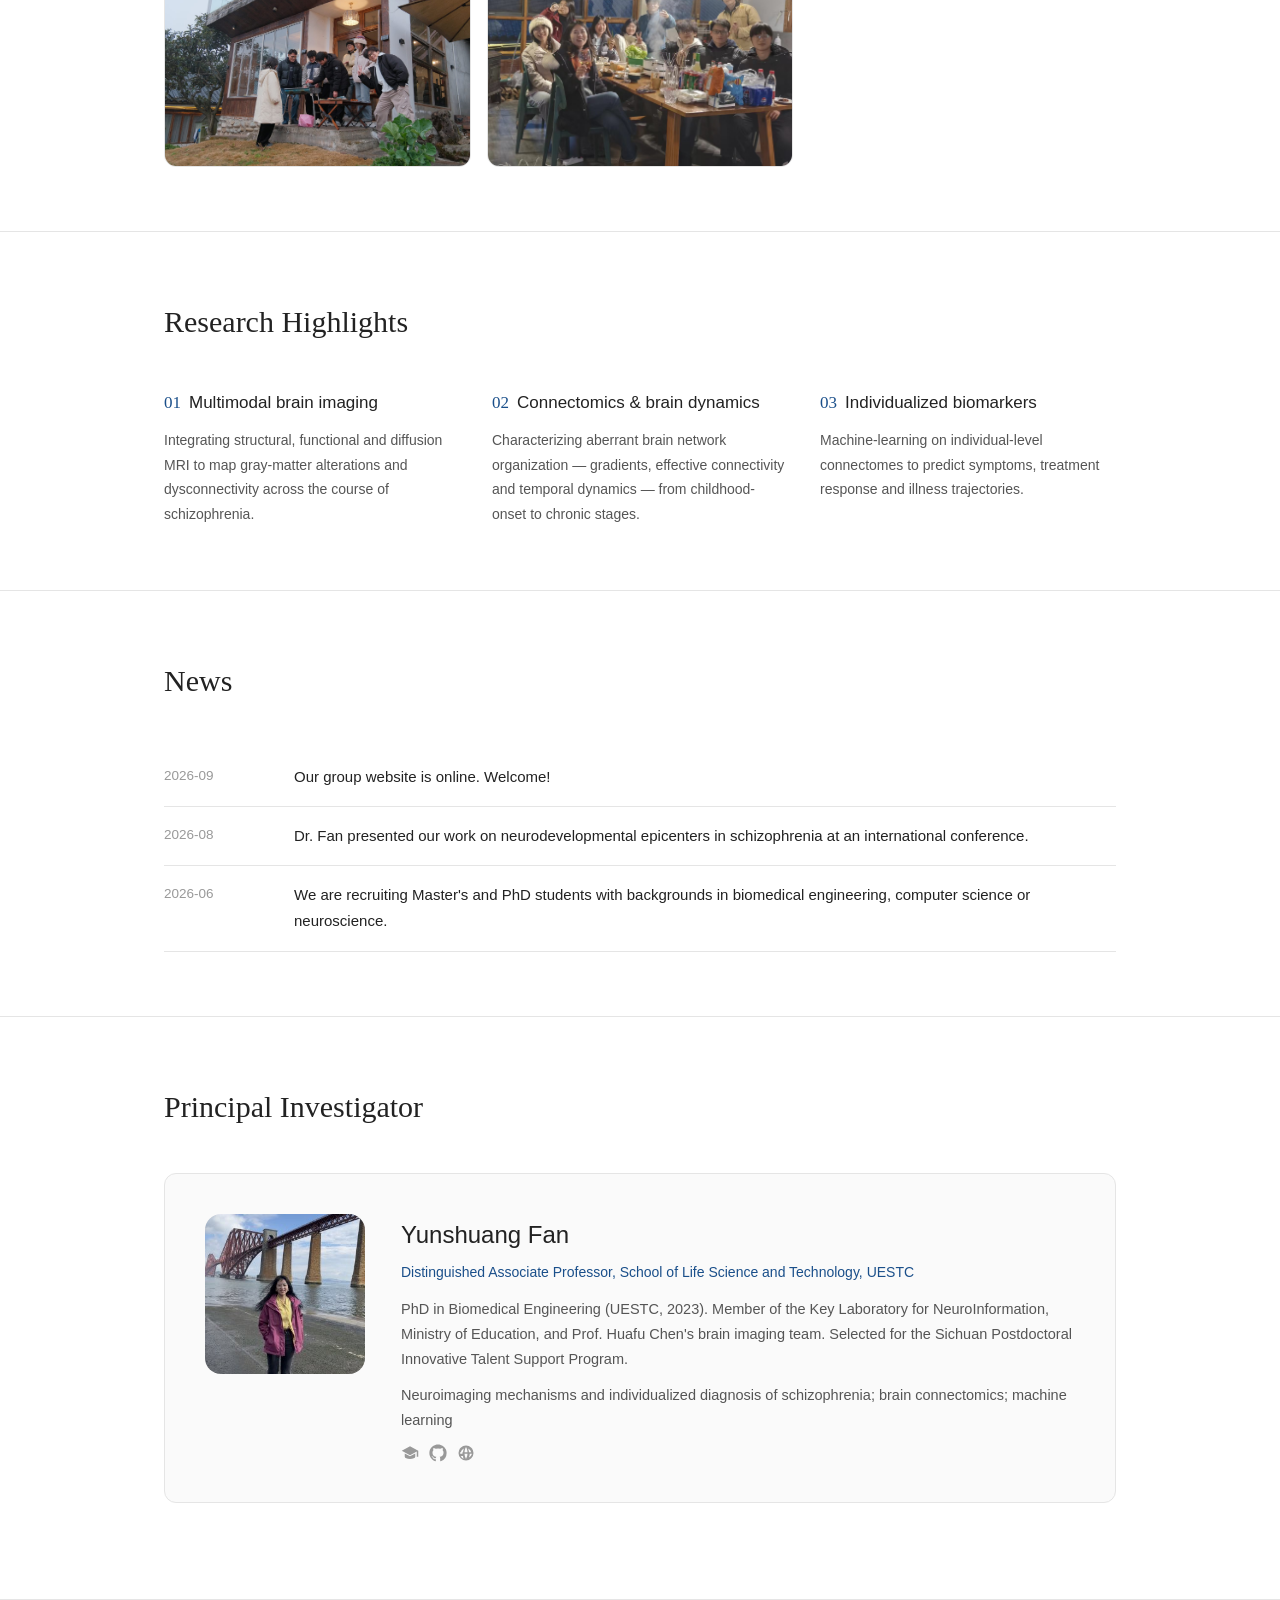
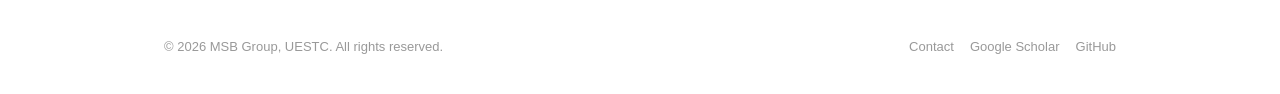
==== commit 27014ef1: "feat: activity photo gallery with lightbox + auto-synced manifest; add site maintenance guide" ====
--- a/index.html
+++ b/index.html
@@ -36,6 +36,9 @@
               <span data-i18n="home.team.caption"></span>
               <span data-i18n="home.team.location"></span>
             </div>
+
+            <h3 class="gallery-title" data-i18n="home.gallery.title"></h3>
+            <div class="gallery-grid" id="gallery-grid"></div>
           </div>
         </div>
       </div>
@@ -83,6 +86,7 @@
   <script src="/assets/js/site.js"></script>
   <script src="/assets/js/people.js"></script>
   <script src="/assets/js/team.js"></script>
+  <script src="/assets/js/gallery.js"></script>
   <script src="/assets/js/news.js"></script>
   <script>MSBPeople.renderPI(document.getElementById("home-pi"));</script>
 </body>
--- a/assets/css/style.css
+++ b/assets/css/style.css
@@ -416,6 +416,122 @@
   opacity: 1;
   transform: none;
   transition: opacity 0.6s ease 0.05s, transform 0.6s cubic-bezier(0.22, 0.61, 0.36, 1) 0.05s;
+}
+
+/* ---------------- Activity gallery ---------------- */
+.gallery-title {
+  font-size: 15px;
+  font-weight: 600;
+  letter-spacing: 2px;
+  text-transform: uppercase;
+  color: var(--text-2);
+  margin: 48px 0 20px;
+}
+
+.gallery-grid {
+  display: grid;
+  grid-template-columns: repeat(3, 1fr);
+  gap: 16px;
+}
+
+.gallery-item {
+  position: relative;
+  border-radius: 12px;
+  overflow: hidden;
+  border: 1px solid var(--line);
+  cursor: zoom-in;
+  aspect-ratio: 4 / 3;
+  background: var(--bg-soft);
+  opacity: 0;
+  transform: translateY(16px);
+  transition: opacity 0.6s ease, transform 0.6s cubic-bezier(0.22, 0.61, 0.36, 1),
+              border-color 0.25s;
+}
+.gallery-item.in { opacity: 1; transform: none; }
+.gallery-item:hover { border-color: #cfd8e3; }
+
+.gallery-item img {
+  width: 100%;
+  height: 100%;
+  object-fit: cover;
+  display: block;
+  transition: transform 0.6s cubic-bezier(0.22, 0.61, 0.36, 1);
+}
+.gallery-item:hover img { transform: scale(1.05); }
+
+.gallery-cap {
+  position: absolute;
+  left: 0;
+  right: 0;
+  bottom: 0;
+  padding: 26px 14px 10px;
+  font-size: 12.5px;
+  color: #fff;
+  background: linear-gradient(transparent, rgba(0, 0, 0, 0.55));
+  opacity: 0;
+  transition: opacity 0.3s;
+  pointer-events: none;
+}
+.gallery-item:hover .gallery-cap { opacity: 1; }
+
+/* lightbox */
+.lightbox {
+  position: fixed;
+  inset: 0;
+  z-index: 1000;
+  background: rgba(18, 22, 28, 0.92);
+  display: flex;
+  align-items: center;
+  justify-content: center;
+  opacity: 0;
+  pointer-events: none;
+  transition: opacity 0.3s;
+}
+.lightbox.open { opacity: 1; pointer-events: auto; }
+
+.lightbox img {
+  max-width: 92vw;
+  max-height: 84vh;
+  border-radius: 8px;
+  box-shadow: 0 20px 60px rgba(0, 0, 0, 0.5);
+}
+
+.lightbox-cap {
+  position: absolute;
+  bottom: 26px;
+  left: 0;
+  right: 0;
+  text-align: center;
+  color: #cfd6df;
+  font-size: 14px;
+  padding: 0 60px;
+}
+
+.lb-btn {
+  position: absolute;
+  top: 50%;
+  transform: translateY(-50%);
+  width: 44px;
+  height: 44px;
+  border-radius: 50%;
+  border: 1px solid rgba(255, 255, 255, 0.3);
+  background: rgba(255, 255, 255, 0.08);
+  color: #fff;
+  font-size: 20px;
+  line-height: 1;
+  cursor: pointer;
+  display: flex;
+  align-items: center;
+  justify-content: center;
+  transition: background 0.2s;
+}
+.lb-btn:hover { background: rgba(255, 255, 255, 0.2); }
+.lb-prev { left: 18px; }
+.lb-next { right: 18px; }
+.lb-close { top: 18px; right: 18px; transform: none; }
+
+@media (prefers-reduced-motion: reduce) {
+  .gallery-item { opacity: 1; transform: none; transition: none; }
 }
 
 /* ---------------- Responsive ---------------- */
@@ -448,6 +564,7 @@
   .avatar.lg { width: 120px; height: 120px; }
 
   .hl-grid { grid-template-columns: 1fr; gap: 24px; }
+  .gallery-grid { grid-template-columns: repeat(2, 1fr); gap: 12px; }
   .contact-grid { grid-template-columns: 1fr; gap: 32px; }
   .pub-stats { gap: 28px; }
   .news-list li { grid-template-columns: 1fr; gap: 2px; }
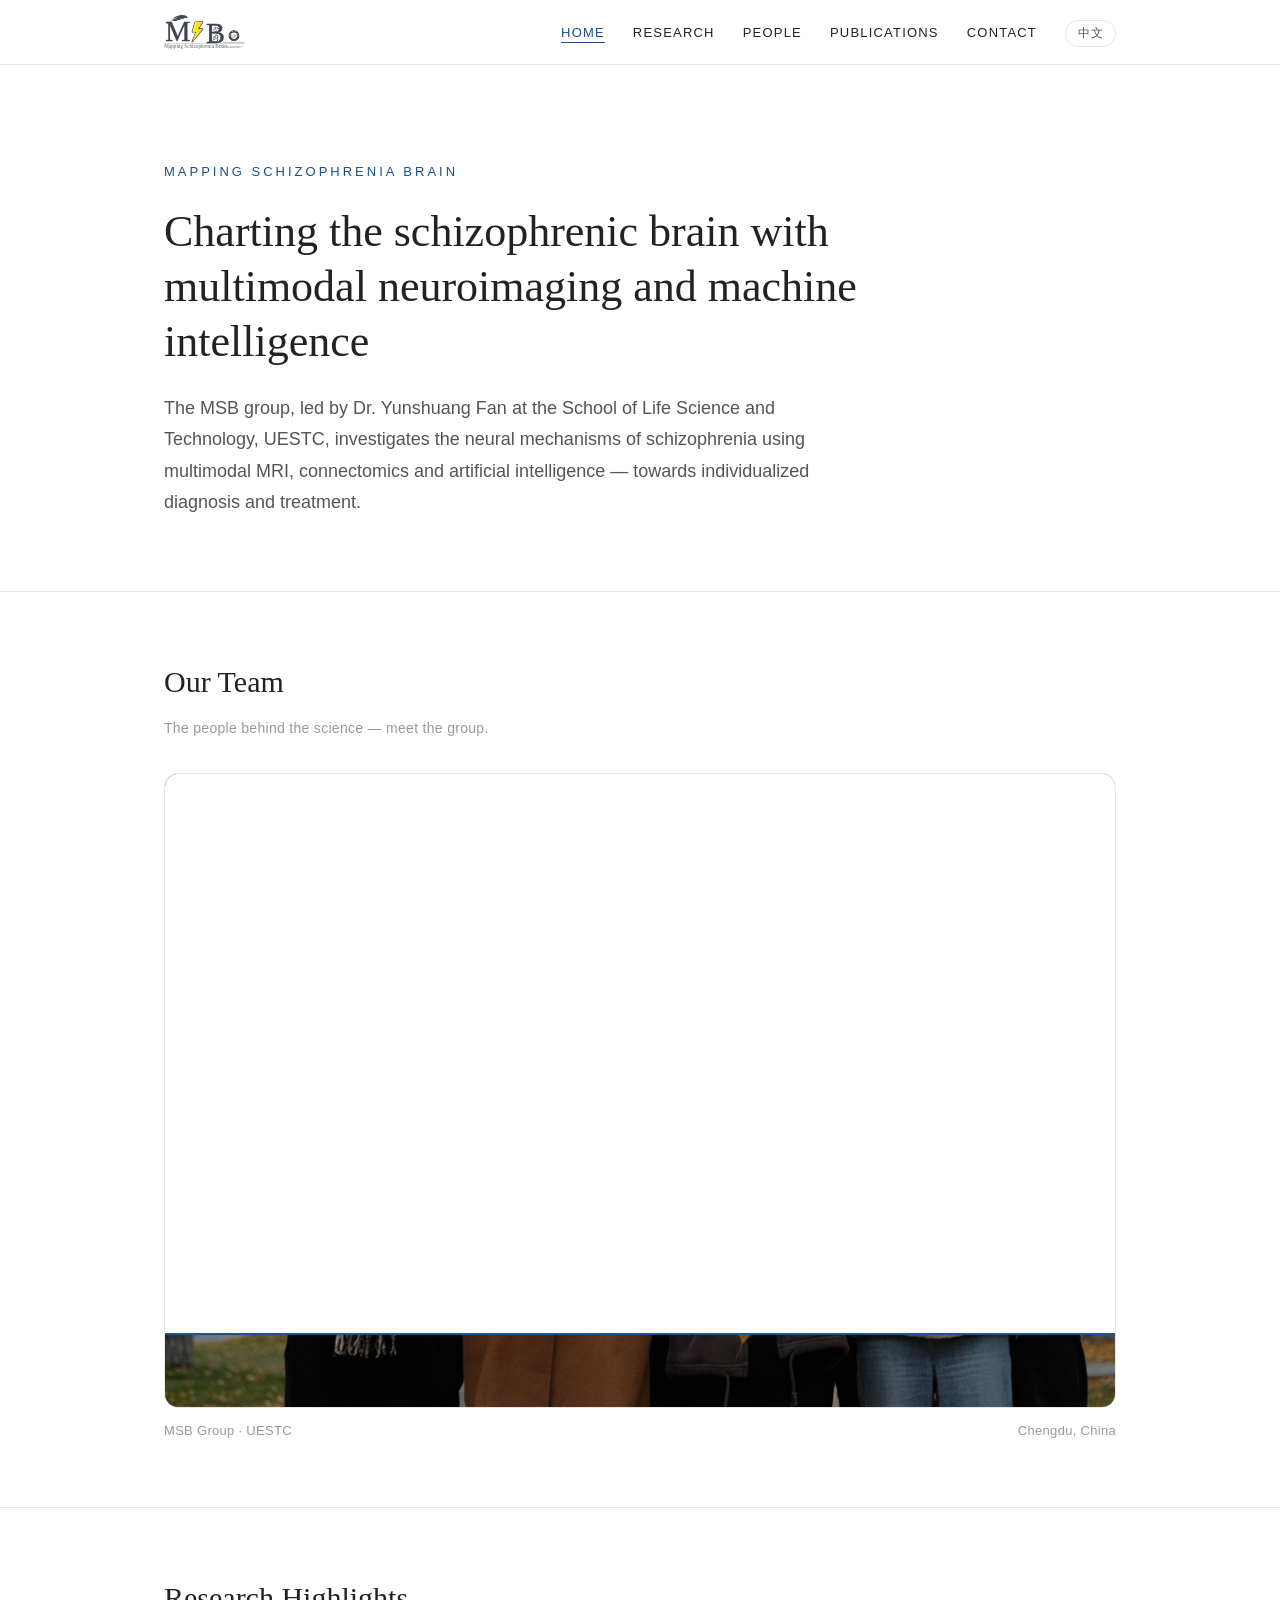
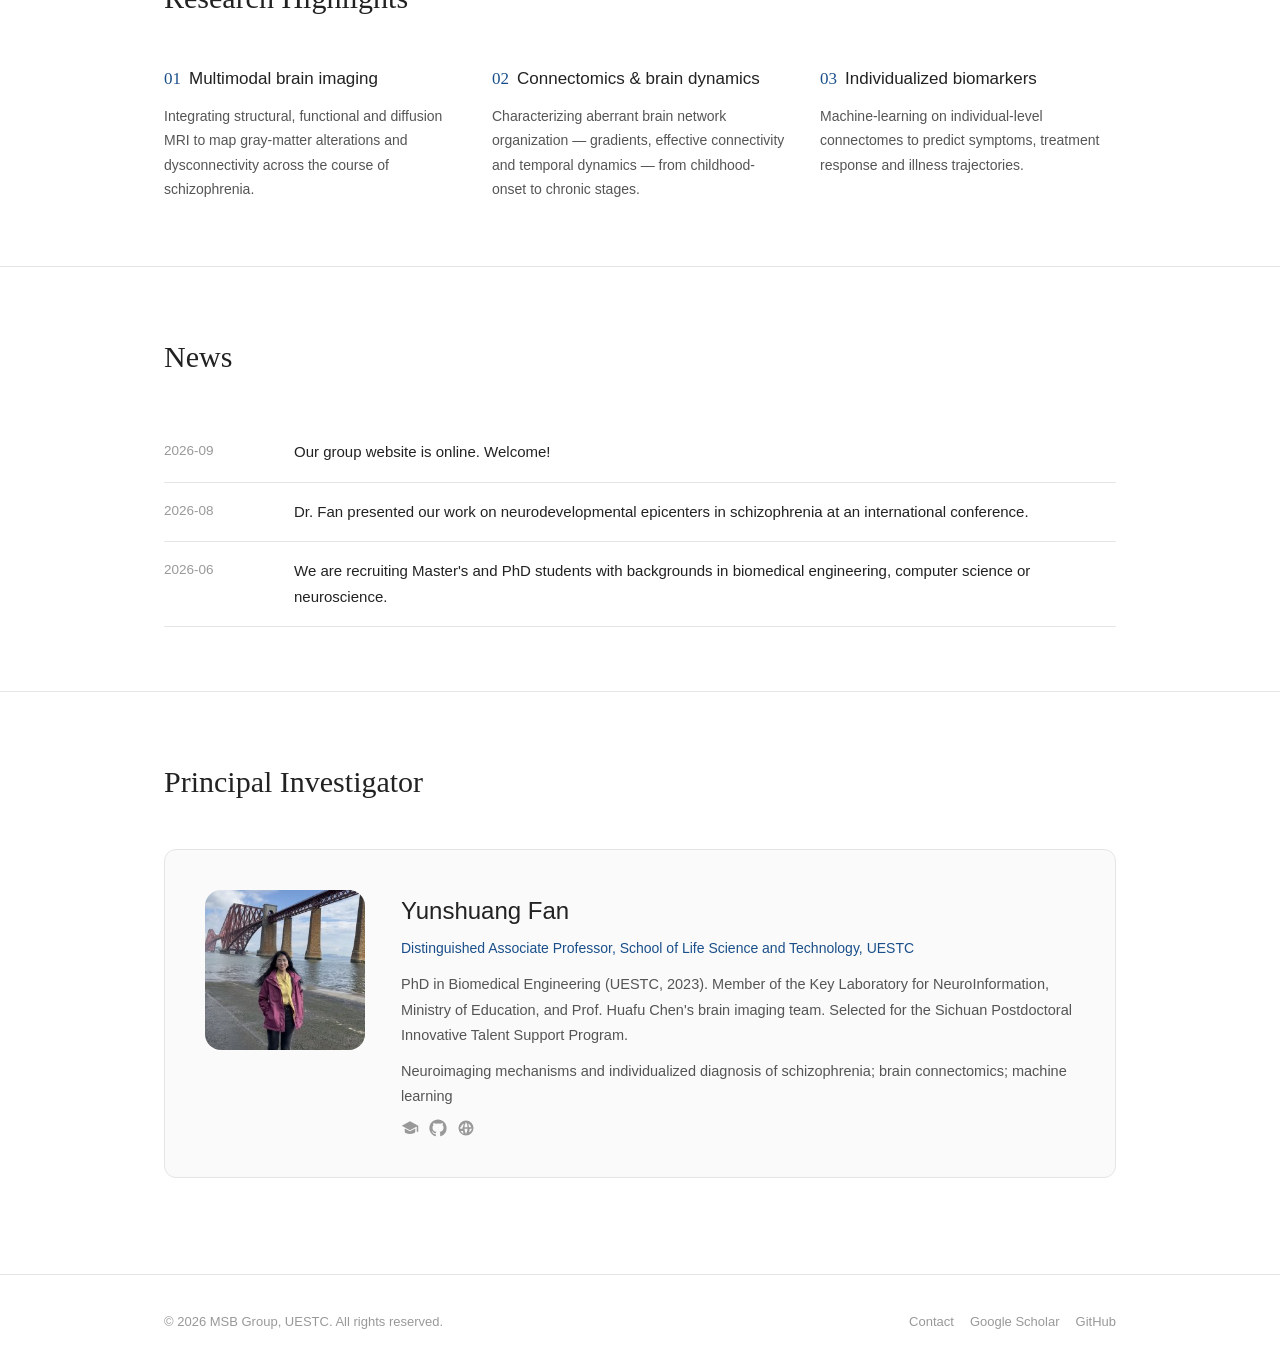
==== commit fd861e01: "refactor: remove home gallery grid (carousel on people page only); rename i18n key" ====
--- a/index.html
+++ b/index.html
@@ -36,9 +36,6 @@
               <span data-i18n="home.team.caption"></span>
               <span data-i18n="home.team.location"></span>
             </div>
-
-            <h3 class="gallery-title" data-i18n="home.gallery.title"></h3>
-            <div class="gallery-grid" id="gallery-grid"></div>
           </div>
         </div>
       </div>
@@ -86,7 +83,6 @@
   <script src="/assets/js/site.js"></script>
   <script src="/assets/js/people.js"></script>
   <script src="/assets/js/team.js"></script>
-  <script src="/assets/js/gallery.js"></script>
   <script src="/assets/js/news.js"></script>
   <script>MSBPeople.renderPI(document.getElementById("home-pi"));</script>
 </body>
--- a/assets/css/style.css
+++ b/assets/css/style.css
@@ -418,120 +418,96 @@
   transition: opacity 0.6s ease 0.05s, transform 0.6s cubic-bezier(0.22, 0.61, 0.36, 1) 0.05s;
 }
 
-/* ---------------- Activity gallery ---------------- */
-.gallery-title {
-  font-size: 15px;
-  font-weight: 600;
-  letter-spacing: 2px;
-  text-transform: uppercase;
-  color: var(--text-2);
-  margin: 48px 0 20px;
-}
-
-.gallery-grid {
-  display: grid;
-  grid-template-columns: repeat(3, 1fr);
-  gap: 16px;
-}
-
-.gallery-item {
+/* ---------------- Carousel (people page) ---------------- */
+.carousel { position: relative; margin-top: 4px; }
+
+.carousel-viewport {
+  overflow: hidden;
+  border-radius: 14px;
+  border: 1px solid var(--line);
+  background: var(--bg-soft);
+}
+
+.carousel-track {
+  display: flex;
+  transition: transform 0.65s cubic-bezier(0.22, 0.61, 0.36, 1);
+  will-change: transform;
+}
+
+.carousel-slide {
   position: relative;
-  border-radius: 12px;
-  overflow: hidden;
-  border: 1px solid var(--line);
-  cursor: zoom-in;
-  aspect-ratio: 4 / 3;
-  background: var(--bg-soft);
-  opacity: 0;
-  transform: translateY(16px);
-  transition: opacity 0.6s ease, transform 0.6s cubic-bezier(0.22, 0.61, 0.36, 1),
-              border-color 0.25s;
-}
-.gallery-item.in { opacity: 1; transform: none; }
-.gallery-item:hover { border-color: #cfd8e3; }
-
-.gallery-item img {
+  flex: 0 0 100%;
+  margin: 0;
+  aspect-ratio: 3 / 2;
+}
+
+.carousel-slide img {
   width: 100%;
   height: 100%;
   object-fit: cover;
   display: block;
-  transition: transform 0.6s cubic-bezier(0.22, 0.61, 0.36, 1);
-}
-.gallery-item:hover img { transform: scale(1.05); }
-
-.gallery-cap {
+}
+
+.carousel-cap {
   position: absolute;
   left: 0;
   right: 0;
   bottom: 0;
-  padding: 26px 14px 10px;
-  font-size: 12.5px;
+  padding: 34px 18px 12px;
+  font-size: 13.5px;
   color: #fff;
   background: linear-gradient(transparent, rgba(0, 0, 0, 0.55));
-  opacity: 0;
-  transition: opacity 0.3s;
   pointer-events: none;
 }
-.gallery-item:hover .gallery-cap { opacity: 1; }
-
-/* lightbox */
-.lightbox {
-  position: fixed;
-  inset: 0;
-  z-index: 1000;
-  background: rgba(18, 22, 28, 0.92);
+
+.carousel-arrow {
+  position: absolute;
+  top: 50%;
+  transform: translateY(-50%);
+  width: 42px;
+  height: 42px;
+  border-radius: 50%;
+  border: 1px solid var(--line);
+  background: rgba(255, 255, 255, 0.92);
+  color: var(--text-2);
+  font-size: 20px;
+  line-height: 1;
+  cursor: pointer;
   display: flex;
   align-items: center;
   justify-content: center;
   opacity: 0;
-  pointer-events: none;
-  transition: opacity 0.3s;
-}
-.lightbox.open { opacity: 1; pointer-events: auto; }
-
-.lightbox img {
-  max-width: 92vw;
-  max-height: 84vh;
-  border-radius: 8px;
-  box-shadow: 0 20px 60px rgba(0, 0, 0, 0.5);
-}
-
-.lightbox-cap {
-  position: absolute;
-  bottom: 26px;
-  left: 0;
-  right: 0;
-  text-align: center;
-  color: #cfd6df;
-  font-size: 14px;
-  padding: 0 60px;
-}
-
-.lb-btn {
-  position: absolute;
-  top: 50%;
-  transform: translateY(-50%);
-  width: 44px;
-  height: 44px;
+  transition: opacity 0.25s, border-color 0.2s, color 0.2s;
+  z-index: 2;
+}
+.carousel:hover .carousel-arrow,
+.carousel-arrow:focus-visible { opacity: 1; }
+.carousel-arrow:hover { border-color: var(--accent); color: var(--accent); }
+.carousel-prev { left: 14px; }
+.carousel-next { right: 14px; }
+
+.carousel-dots {
+  display: flex;
+  justify-content: center;
+  gap: 8px;
+  margin-top: 16px;
+}
+
+.carousel-dot {
+  width: 8px;
+  height: 8px;
+  padding: 0;
+  border: none;
   border-radius: 50%;
-  border: 1px solid rgba(255, 255, 255, 0.3);
-  background: rgba(255, 255, 255, 0.08);
-  color: #fff;
-  font-size: 20px;
-  line-height: 1;
+  background: #cfd8e3;
   cursor: pointer;
-  display: flex;
-  align-items: center;
-  justify-content: center;
-  transition: background 0.2s;
-}
-.lb-btn:hover { background: rgba(255, 255, 255, 0.2); }
-.lb-prev { left: 18px; }
-.lb-next { right: 18px; }
-.lb-close { top: 18px; right: 18px; transform: none; }
+  transition: background 0.25s, transform 0.25s;
+}
+.carousel-dot:hover { background: #a9b8c9; }
+.carousel-dot.active { background: var(--accent); transform: scale(1.3); }
 
 @media (prefers-reduced-motion: reduce) {
-  .gallery-item { opacity: 1; transform: none; transition: none; }
+  .carousel-track { transition: none; }
 }
 
 /* ---------------- Responsive ---------------- */
@@ -564,7 +540,6 @@
   .avatar.lg { width: 120px; height: 120px; }
 
   .hl-grid { grid-template-columns: 1fr; gap: 24px; }
-  .gallery-grid { grid-template-columns: repeat(2, 1fr); gap: 12px; }
   .contact-grid { grid-template-columns: 1fr; gap: 32px; }
   .pub-stats { gap: 28px; }
   .news-list li { grid-template-columns: 1fr; gap: 2px; }
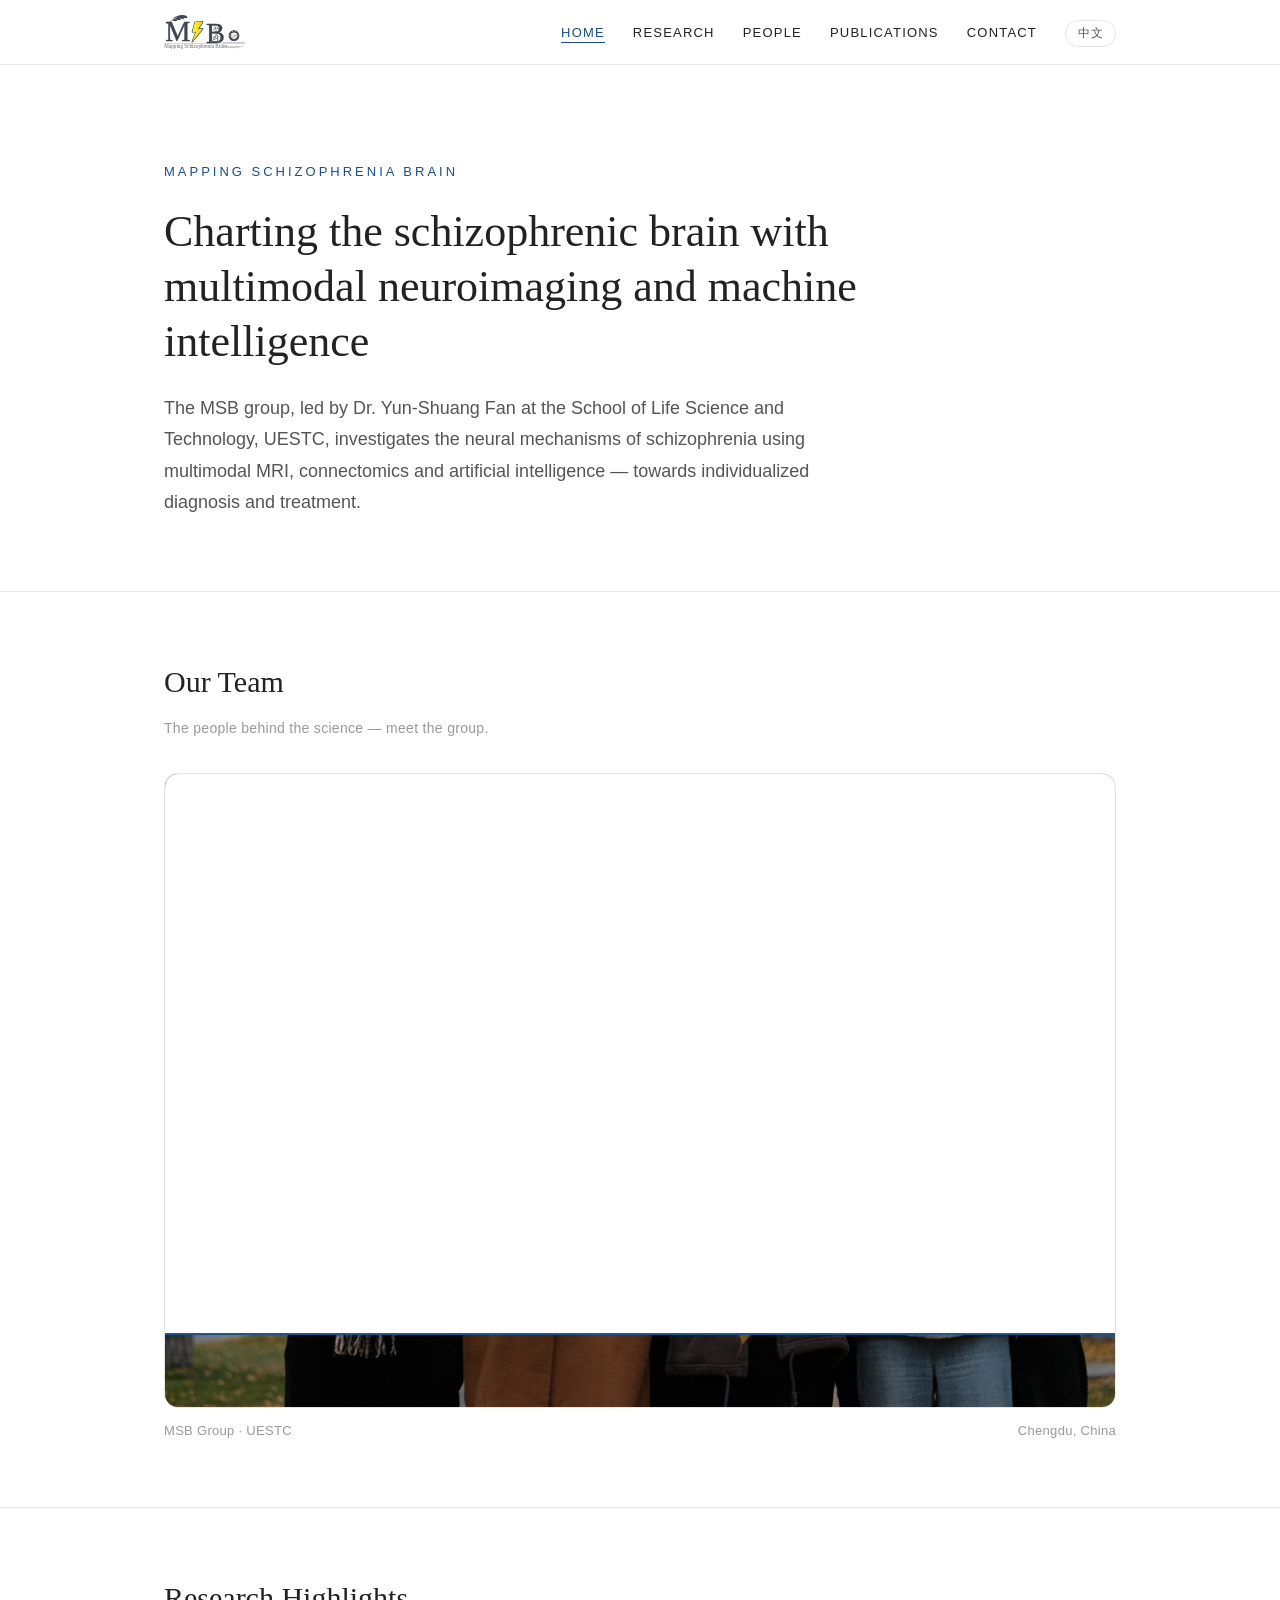
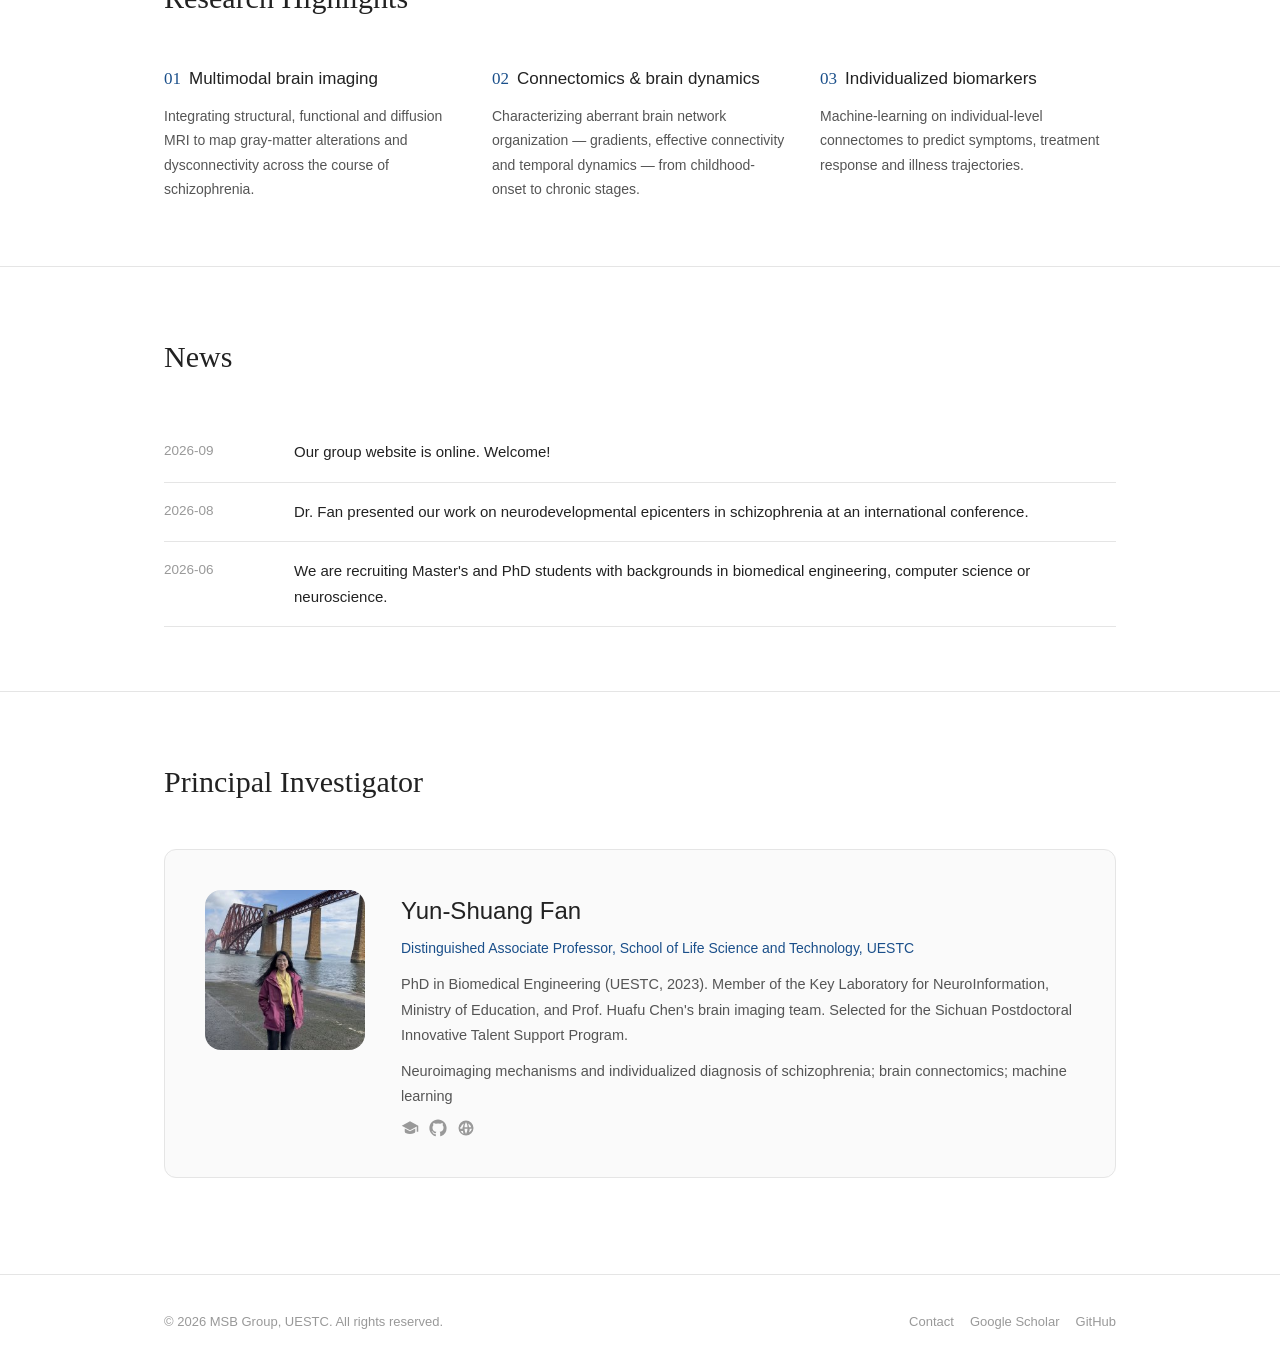
==== commit 06c89fd0: "feat: alumni shown as photo cards like other members; hyphenate name to Yun-Shuang Fan" ====
--- a/index.html
+++ b/index.html
@@ -4,7 +4,7 @@
   <meta charset="utf-8">
   <meta name="viewport" content="width=device-width, initial-scale=1">
   <title>MSB — Mapping Schizophrenia Brain | UESTC</title>
-  <meta name="description" content="The MSB (Mapping Schizophrenia Brain) group at UESTC studies the neural mechanisms of schizophrenia with multimodal MRI, connectomics and machine learning. Led by Dr. Yunshuang Fan.">
+  <meta name="description" content="The MSB (Mapping Schizophrenia Brain) group at UESTC studies the neural mechanisms of schizophrenia with multimodal MRI, connectomics and machine learning. Led by Dr. Yun-Shuang Fan.">
   <link rel="icon" type="image/svg+xml" href="/assets/img/logo-square.svg">
   <link rel="stylesheet" href="/assets/css/style.css">
 </head>
--- a/assets/css/style.css
+++ b/assets/css/style.css
@@ -231,17 +231,7 @@
 .member-links a:hover { color: var(--accent); }
 .member-links svg { width: 18px; height: 18px; }
 
-.alumni-list { list-style: none; }
-.alumni-list li {
-  padding: 14px 0;
-  border-bottom: 1px solid var(--line);
-  display: flex;
-  justify-content: space-between;
-  gap: 16px;
-  flex-wrap: wrap;
-  font-size: 15px;
-}
-.alumni-list .alumni-dest { color: var(--text-3); font-size: 13.5px; }
+.member-dest { font-size: 13px; color: var(--text-3); margin-top: 6px; }
 
 /* Publications */
 .pub-stats {
